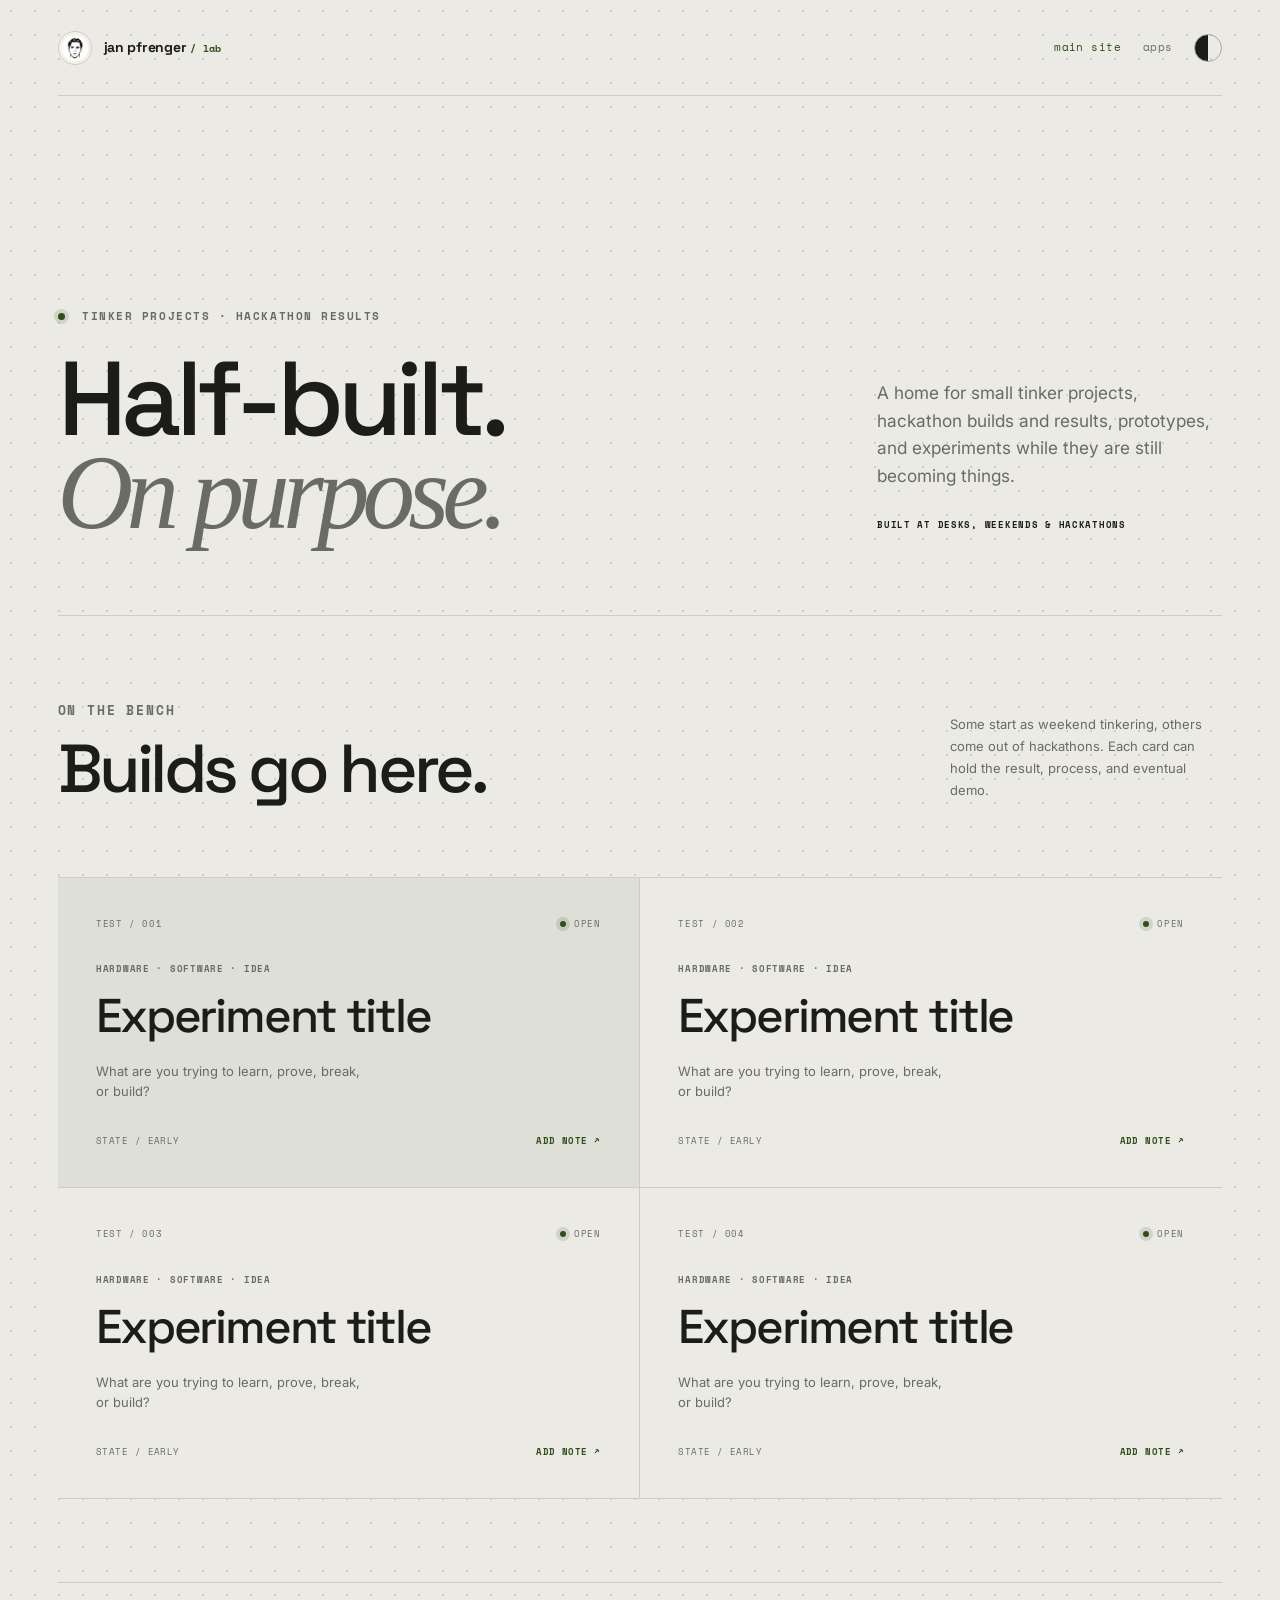
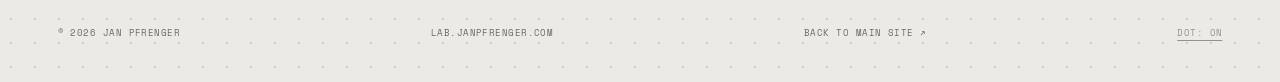
==== index.html @ a57ce0a7 "Redesign subpages and refine responsive hero" ====
<!DOCTYPE html>
<html lang="en" data-theme="dark">
<head>
    <meta charset="UTF-8">
    <meta name="viewport" content="width=device-width, initial-scale=1.0">
    <title>Lab · Jan Pfrenger</title>
    <meta name="description" content="Small tinker projects, hackathon results, experiments, and prototypes by Jan Pfrenger.">
    <link rel="preconnect" href="https://fonts.googleapis.com">
    <link rel="preconnect" href="https://fonts.gstatic.com" crossorigin>
    <link href="https://fonts.googleapis.com/css2?family=Inter:wght@400;500;600&family=Space+Grotesk:wght@500;600;700&family=Space+Mono:wght@400;700&display=swap" rel="stylesheet">
    <link rel="stylesheet" href="/style.css?v=20260722i">
    <link rel="stylesheet" href="/directory.css?v=20260722d">
    <link rel="stylesheet" href="/pet.css?v=20260722c">
    <link rel="canonical" href="https://lab.janpfrenger.com/">

    <meta property="og:site_name" content="Jan Pfrenger" />
    <meta property="og:title" content="Lab · Jan Pfrenger" />
    <meta property="og:description" content="Small tinker projects, hackathon results, experiments, and prototypes by Jan Pfrenger." />
    <meta property="og:image" content="https://lab.janpfrenger.com/assets/preview-2026.png" />
    <meta property="og:image:type" content="image/png" />
    <meta property="og:image:width" content="1200" />
    <meta property="og:image:height" content="630" />
    <meta property="og:image:alt" content="Jan Pfrenger – Engineering things. Gathering people." />
    <meta property="og:url" content="https://lab.janpfrenger.com/" />
    <meta property="og:type" content="website" />
    <meta name="twitter:card" content="summary_large_image" />
    <meta name="twitter:title" content="Lab · Jan Pfrenger" />
    <meta name="twitter:description" content="Small tinker projects, hackathon results, experiments, and prototypes by Jan Pfrenger." />
    <meta name="twitter:image" content="https://lab.janpfrenger.com/assets/preview-2026.png" />
    <meta name="twitter:image:alt" content="Jan Pfrenger – Engineering things. Gathering people." />

    <link rel="icon" type="image/png" sizes="32x32" href="/favicon-32x32.png">
    <link rel="icon" type="image/png" sizes="16x16" href="/favicon-16x16.png">
    <link rel="shortcut icon" href="/favicon.ico">
    <link rel="apple-touch-icon" sizes="180x180" href="/apple-touch-icon.png">
    <link rel="manifest" href="/assets/site.webmanifest">
</head>
<body class="directory" data-site="lab" data-scene="directory">
    <div class="page">
        <header class="header">
            <a href="/" class="logo" aria-label="Jan's Lab, home">
                <img src="/favicon-32x32.png" alt="" class="logo-mark" width="32" height="32">
                <span>jan pfrenger <span class="logo-section">/ lab</span></span>
            </a>
            <nav class="nav-links" aria-label="Site navigation">
                <a class="nav-main-site" href="https://janpfrenger.com">main site</a>
                <a href="https://apps.janpfrenger.com">apps</a>
                <button class="theme-btn" id="themeToggle" aria-label="Toggle color theme" title="Toggle color theme"></button>
            </nav>
        </header>

        <main>
            <section class="directory-hero" aria-labelledby="page-title">
                <div>
                    <p class="eyebrow"><span class="status-dot"></span> Tinker projects · hackathon results</p>
                    <h1 class="directory-title" id="page-title">Half-built.<br><span>On purpose.</span></h1>
                </div>
                <p class="directory-lead">A home for small tinker projects, hackathon builds and results, prototypes, and experiments while they are still becoming things.<strong>Built at desks, weekends &amp; hackathons</strong></p>
            </section>

            <section class="directory-index" aria-labelledby="lab-index-title">
                <div class="directory-section-head">
                    <div>
                        <p class="eyebrow">On the bench</p>
                        <h2 id="lab-index-title">Builds go here.</h2>
                    </div>
                    <p>Some start as weekend tinkering, others come out of hackathons. Each card can hold the result, process, and eventual demo.</p>
                </div>

                <div class="project-grid directory-grid">
                    <!-- Replace article with: <a class="project-card project-card-featured" href="/experiment-slug/"> ... </a> -->
                    <article class="project-card project-card-featured" data-pet-lab-card>
                        <div class="directory-card-top"><span>TEST / 001</span><span class="directory-status">open</span></div>
                        <div class="project-card-copy">
                            <p class="project-type">Hardware · Software · Idea</p>
                            <h3>Experiment title</h3>
                            <p>What are you trying to learn, prove, break, or build?</p>
                        </div>
                        <div class="directory-card-foot"><span>State / early</span><span>Add note ↗</span></div>
                    </article>
                    <article class="project-card">
                        <div class="directory-card-top"><span>TEST / 002</span><span class="directory-status">open</span></div>
                        <div class="project-card-copy">
                            <p class="project-type">Hardware · Software · Idea</p>
                            <h3>Experiment title</h3>
                            <p>What are you trying to learn, prove, break, or build?</p>
                        </div>
                        <div class="directory-card-foot"><span>State / early</span><span>Add note ↗</span></div>
                    </article>
                    <article class="project-card">
                        <div class="directory-card-top"><span>TEST / 003</span><span class="directory-status">open</span></div>
                        <div class="project-card-copy">
                            <p class="project-type">Hardware · Software · Idea</p>
                            <h3>Experiment title</h3>
                            <p>What are you trying to learn, prove, break, or build?</p>
                        </div>
                        <div class="directory-card-foot"><span>State / early</span><span>Add note ↗</span></div>
                    </article>
                    <article class="project-card">
                        <div class="directory-card-top"><span>TEST / 004</span><span class="directory-status">open</span></div>
                        <div class="project-card-copy">
                            <p class="project-type">Hardware · Software · Idea</p>
                            <h3>Experiment title</h3>
                            <p>What are you trying to learn, prove, break, or build?</p>
                        </div>
                        <div class="directory-card-foot"><span>State / early</span><span>Add note ↗</span></div>
                    </article>
                </div>
            </section>
        </main>

        <footer>
            <span>&copy; 2026 Jan Pfrenger</span>
            <span>lab.janpfrenger.com</span>
            <a href="https://janpfrenger.com">Back to main site ↗</a>
        </footer>
    </div>
    <script src="/script.js?v=20260722e"></script>
    <script src="/pet.js?v=20260722c"></script>
</body>
</html>
---- style.css ----
/* janpfrenger.com – wide editorial portfolio */
:root {
    --sans: 'Inter', -apple-system, BlinkMacSystemFont, 'Segoe UI', sans-serif;
    --display: 'Space Grotesk', var(--sans);
    --serif: 'Iowan Old Style', 'Baskerville', Georgia, serif;
    --mono: 'Space Mono', ui-monospace, SFMono-Regular, monospace;
    --radius: 3px;
}

[data-theme="dark"] {
    --bg: #10110f;
    --bg-2: #181a17;
    --surface: #20231e;
    --text: #f0eee6;
    --text-2: #9da096;
    --accent: #d9ff62;
    --accent-ink: #11130d;
    --red: #ff745f;
    --line: #30332d;
    --line-strong: #4a4e45;
    --link-underline: #55594f;
    --dot-color: rgba(240, 238, 230, .25);
}

[data-theme="light"] {
    --bg: #ebeae5;
    --bg-2: #e4e2dc;
    --surface: #dfddd6;
    --text: #1c1c1a;
    --text-2: #686c63;
    --accent: #304e18;
    --accent-ink: #f4f2e9;
    --red: #c74331;
    --line: #cfccc0;
    --line-strong: #a8aa9f;
    --link-underline: #aaa99f;
    --dot-color: rgba(104, 108, 99, .22);
}

*, *::before, *::after { box-sizing: border-box; margin: 0; padding: 0; }
html { scroll-behavior: smooth; }

body {
    min-width: 300px;
    background: var(--bg);
    color: var(--text);
    font-family: var(--sans);
    font-size: 16px;
    line-height: 1.7;
    -webkit-font-smoothing: antialiased;
    transition: background-color .25s ease, color .25s ease;
}

body.home {
    --home-gutter: clamp(28px, 5vw, 88px);
    background-color: var(--bg);
    background-image: radial-gradient(circle, var(--dot-color) 1px, transparent 1.15px);
    background-size: 24px 24px;
    background-position: -1px -1px;
}

.home .page { background: transparent; }
.home main > section { padding-inline: var(--home-gutter); }
.home footer { padding-inline: var(--home-gutter); }

body.interior {
    --interior-gutter: clamp(28px, 5vw, 88px);
    background-color: var(--bg);
    background-image: radial-gradient(circle, var(--dot-color) 1px, transparent 1.15px);
    background-size: 24px 24px;
    background-position: -1px -1px;
}

::selection { background: var(--accent); color: var(--accent-ink); }

html.has-cursor-follower,
html.has-cursor-follower a,
html.has-cursor-follower button,
html.has-cursor-follower [role="button"] { cursor: none; }

.cursor-follower {
    position: fixed;
    top: 0;
    left: 0;
    z-index: 10000;
    width: 24px;
    height: 24px;
    border-radius: 50%;
    background: color-mix(in srgb, var(--text) 18%, transparent);
    opacity: 0;
    pointer-events: none;
    transform: translate3d(-100px, -100px, 0) translate(-50%, -50%);
    transition: width .16s ease, height .16s ease, background-color .16s ease, opacity .16s ease;
    will-change: transform;
}
.cursor-follower.is-visible { opacity: 1; }
.cursor-follower.is-interactive {
    width: 32px;
    height: 32px;
    background: color-mix(in srgb, var(--accent) 34%, transparent);
}
.cursor-follower.is-pressed { width: 13px; height: 13px; }
.error-canvas .cursor-follower { background: color-mix(in srgb, var(--error-fg) 22%, transparent); }
.error-canvas .cursor-follower.is-interactive { background: color-mix(in srgb, var(--error-accent) 42%, transparent); }

@media (hover: none), (pointer: coarse), (prefers-reduced-motion: reduce) {
    .cursor-follower { display: none; }
    html.has-cursor-follower,
    html.has-cursor-follower a,
    html.has-cursor-follower button,
    html.has-cursor-follower [role="button"] { cursor: auto; }
}

a {
    color: var(--text);
    text-decoration: underline;
    text-decoration-color: var(--link-underline);
    text-decoration-thickness: 1px;
    text-underline-offset: 4px;
    transition: color .18s ease, text-decoration-color .18s ease;
}
a:hover { color: var(--accent); text-decoration-color: var(--accent); }
strong { font-weight: 600; }
.muted { color: var(--text-2); }
.red-highlight, a.fav, .fav > a { color: var(--red); text-decoration-color: var(--red); }
a.fav:hover, .fav > a:hover { color: var(--accent); text-decoration-color: var(--accent); }

.page {
    width: min(100%, 1600px);
    min-height: 100vh;
    margin: 0 auto;
    padding: 0 clamp(24px, 4.5vw, 76px);
    display: flex;
    flex-direction: column;
}

main {
    flex: 1;
    width: min(100%, 920px);
    margin-inline: auto;
}
.home main { width: 100%; }

.header {
    min-height: 96px;
    display: flex;
    justify-content: space-between;
    align-items: center;
    gap: 28px;
    border-bottom: 1px solid var(--line);
}

.logo {
    display: inline-flex;
    align-items: center;
    gap: 12px;
    color: var(--text);
    font-family: var(--display);
    font-size: 14px;
    font-weight: 700;
    letter-spacing: -.02em;
    text-decoration: none;
    white-space: nowrap;
}
.logo:hover { color: var(--text); }
.logo-section {
    color: var(--accent);
    font-family: var(--mono);
    font-size: .68em;
    font-weight: 700;
    letter-spacing: .04em;
}
.logo-mark {
    width: 34px;
    height: 34px;
    display: block;
    padding: 3px;
    object-fit: contain;
    border-radius: 50%;
    border: 1px solid var(--line);
    background: #f4f2ea;
}

.nav-links { display: flex; align-items: center; gap: clamp(13px, 1.7vw, 28px); }
.nav-links a {
    color: var(--text-2);
    font-family: var(--mono);
    font-size: 11px;
    letter-spacing: .04em;
    text-decoration: none;
}
.nav-links a:hover, .nav-links a[aria-current="page"] { color: var(--text); }
.nav-links a[aria-current="page"]::before { content: '• '; color: var(--accent); }
.nav-links .nav-main-site,
.nav-links .nav-main-site:hover { color: var(--accent); }

.theme-btn {
    width: 28px;
    height: 28px;
    flex: 0 0 28px;
    padding: 0;
    border: 1px solid var(--line-strong);
    border-radius: 50%;
    background: linear-gradient(90deg, var(--text) 50%, transparent 50%);
    cursor: pointer;
    transition: border-color .2s, transform .2s;
}
.theme-btn:hover { border-color: var(--accent); transform: rotate(18deg); }

h1, h2, h3, h4 { font-family: var(--display); }
h1 {
    margin: clamp(64px, 8vw, 112px) 0 14px;
    font-size: clamp(46px, 6vw, 82px);
    font-weight: 600;
    letter-spacing: -.055em;
    line-height: .98;
}
h2 {
    margin-bottom: 24px;
    color: var(--text-2);
    font-family: var(--mono);
    font-size: 11px;
    font-weight: 700;
    letter-spacing: .16em;
    text-transform: uppercase;
}
h3 { margin-bottom: 8px; font-size: 18px; font-weight: 600; }
main p { margin-bottom: 16px; }
main p:last-child { margin-bottom: 0; }
section { margin: 0; }
hr { margin: 64px 0; border: 0; border-top: 1px solid var(--line); }

/* Home */
.home-hero {
    position: relative;
    min-height: min(700px, calc(100vh - 96px));
    display: grid;
    grid-template-columns: minmax(0, 1.62fr) minmax(240px, .48fr);
    align-items: center;
    overflow: hidden;
    border-bottom: 1px solid var(--line);
}
.hero-copy {
    padding: clamp(68px, 8vw, 118px) clamp(36px, 6vw, 104px) clamp(62px, 8vw, 110px) 0;
    display: flex;
    flex-direction: column;
    justify-content: center;
}
.eyebrow {
    color: var(--text-2);
    font-family: var(--mono);
    font-size: 11px;
    font-weight: 700;
    letter-spacing: .14em;
    text-transform: uppercase;
}
.status-dot {
    width: 7px;
    height: 7px;
    display: inline-block;
    margin-right: 9px;
    border-radius: 50%;
    background: var(--accent);
    box-shadow: 0 0 0 4px color-mix(in srgb, var(--accent) 14%, transparent);
}
.home h1 {
    max-width: 11ch;
    margin: 32px 0 30px;
    font-size: clamp(55px, 6.4vw, 100px);
    font-weight: 500;
    line-height: .91;
}
.home h1 span { color: var(--text-2); font-family: var(--serif); font-style: italic; font-weight: 400; letter-spacing: -.065em; }
.hero-lead { max-width: 650px; color: var(--text-2); font-size: clamp(17px, 1.45vw, 22px); line-height: 1.55; }
.hero-actions { display: flex; align-items: center; flex-wrap: wrap; gap: 12px; margin-top: 38px; }
.button {
    display: inline-flex;
    align-items: center;
    justify-content: space-between;
    gap: 24px;
    min-width: 190px;
    padding: 13px 16px;
    border: 1px solid var(--line-strong);
    color: var(--text);
    font-family: var(--mono);
    font-size: 11px;
    font-weight: 700;
    letter-spacing: .04em;
    text-decoration: none;
}
.button-primary { border-color: var(--accent); background: var(--accent); color: var(--accent-ink); }
.button:hover { border-color: var(--accent); }
.button-primary:hover { color: var(--accent-ink); transform: translateY(-2px); }
.button-quiet:hover { color: var(--text); transform: translateY(-2px); }

.portrait-wrap {
    position: relative;
    width: min(100%, 300px);
    height: clamp(370px, 31vw, 440px);
    min-height: 0;
    justify-self: center;
    margin: clamp(46px, 5vw, 68px) 0;
    overflow: hidden;
    border: 1px solid var(--line);
    border-radius: 24px;
    background: var(--bg-2);
    box-shadow: 0 24px 70px rgba(0, 0, 0, .16);
}
.portrait {
    width: 100%;
    height: 100%;
    display: block;
    object-fit: cover;
    object-position: 50% 35%;
    filter: saturate(.72) contrast(1.04);
    transition: filter .4s, transform .7s cubic-bezier(.2,.7,.2,1);
}
.portrait-wrap:hover .portrait { filter: saturate(1); transform: scale(1.015); }
.portrait-wrap::after {
    content: '';
    position: absolute;
    inset: 0;
    background: linear-gradient(180deg, transparent 60%, rgba(9,10,8,.75));
    pointer-events: none;
}
.portrait-index {
    position: absolute;
    z-index: 2;
    top: 18px;
    right: 18px;
    padding: 5px 8px;
    background: var(--accent);
    color: var(--accent-ink);
    font-family: var(--mono);
    font-size: 9px;
    font-weight: 700;
}
.portrait-wrap figcaption {
    position: absolute;
    z-index: 2;
    right: 22px;
    bottom: 20px;
    left: 22px;
    display: flex;
    justify-content: space-between;
    gap: 12px;
    color: #f2f0e8;
    font-family: var(--mono);
    font-size: 9px;
    letter-spacing: .05em;
    text-transform: uppercase;
}

.signal-strip {
    display: grid;
    grid-template-columns: 1.35fr repeat(4, 1fr);
    border-bottom: 1px solid var(--line);
}
.signal-intro, .signal { min-height: 170px; padding: 34px clamp(18px, 2.4vw, 40px); border-right: 1px solid var(--line); }
.signal-intro { padding-left: 0; }
.signal:last-child { padding-right: 0; border-right: 0; }
.section-number { display: block; margin-bottom: 40px; color: var(--accent); font-family: var(--mono); font-size: 10px; }
.signal-intro p { max-width: 16ch; color: var(--text-2); font-size: 13px; line-height: 1.45; }
.signal { display: flex; flex-direction: column; justify-content: flex-end; }
.signal strong { display: block; font-family: var(--display); font-size: clamp(24px, 2.5vw, 39px); line-height: 1; letter-spacing: -.04em; }
.signal span { max-width: 16ch; margin-top: 10px; color: var(--text-2); font-family: var(--mono); font-size: 9px; line-height: 1.5; text-transform: uppercase; }

.work-section { padding: clamp(90px, 11vw, 170px) 0; border-bottom: 1px solid var(--line); }
.section-head { display: flex; justify-content: space-between; align-items: flex-end; gap: 30px; margin-bottom: clamp(48px, 6vw, 84px); }
.home .section-head h2, .home .story-section h2, .home .contact-section h2 {
    margin: 22px 0 0;
    color: var(--text);
    font-family: var(--display);
    font-size: clamp(46px, 6vw, 88px);
    font-weight: 500;
    letter-spacing: -.055em;
    line-height: .93;
    text-transform: none;
}
.text-link { font-family: var(--mono); font-size: 11px; font-weight: 700; text-decoration: none; }
.project-grid { display: grid; grid-template-columns: 1.16fr 1fr 1fr; border-top: 1px solid var(--line); border-bottom: 1px solid var(--line); }
.project-card {
    min-height: 455px;
    padding: clamp(24px, 3vw, 44px);
    display: flex;
    flex-direction: column;
    background: var(--bg);
    border-right: 1px solid var(--line);
    color: var(--text);
    text-decoration: none;
    transition: background .25s, color .25s;
}
.project-card:last-child { border-right: 0; }
.project-card:hover { background: var(--surface); color: var(--text); }
.project-card-featured { background: color-mix(in srgb, var(--accent) 7%, var(--bg)); color: var(--text); }
.project-card-featured:hover { background: color-mix(in srgb, var(--accent) 13%, var(--bg)); color: var(--text); }
.project-no { font-family: var(--mono); font-size: 10px; }
.project-card-copy { margin-top: auto; }
.project-type { margin-bottom: 16px; color: var(--text-2); font-family: var(--mono); font-size: 9px; font-weight: 700; letter-spacing: .08em; text-transform: uppercase; }
.project-card-featured .project-type, .project-card-featured .project-card-copy > p:last-child { color: var(--text-2); }
.project-card h3 { margin-bottom: 22px; font-size: clamp(30px, 3vw, 48px); font-weight: 500; line-height: .98; letter-spacing: -.045em; }
.project-card-copy > p:last-child { max-width: 34ch; color: var(--text-2); font-size: 13px; line-height: 1.55; }
.project-arrow { margin-top: 32px; align-self: flex-end; font-size: 22px; transition: transform .2s; }
.project-card:hover .project-arrow { transform: translate(4px, -4px); }

.network-section {
    padding: clamp(78px, 9vw, 138px) 0;
    display: grid;
    grid-template-columns: minmax(230px, .62fr) minmax(0, 1.38fr);
    gap: clamp(48px, 8vw, 128px);
    border-bottom: 1px solid var(--line);
}
.network-intro { align-self: center; }
.home .network-intro h2 {
    margin: 22px 0 28px;
    color: var(--text);
    font-family: var(--display);
    font-size: clamp(42px, 5vw, 72px);
    font-weight: 500;
    letter-spacing: -.055em;
    line-height: .94;
    text-transform: none;
}
.network-intro > p:last-child { max-width: 35ch; color: var(--text-2); font-size: 13px; line-height: 1.6; }
.network-grid { display: grid; grid-template-columns: 1fr 1fr; border-top: 1px solid var(--line); border-bottom: 1px solid var(--line); }
.network-card {
    min-height: 360px;
    padding: clamp(24px, 3vw, 40px);
    display: flex;
    flex-direction: column;
    justify-content: space-between;
    background: var(--bg);
    border-right: 1px solid var(--line);
    color: var(--text);
    text-decoration: none;
    transition: background .25s ease, color .25s ease, transform .25s ease;
}
.network-card:last-child { border-right: 0; }
.network-card:hover { background: var(--surface); color: var(--text); }
.network-card-lab { background: color-mix(in srgb, var(--accent) 5%, var(--bg)); }
.network-card-lab:hover { background: color-mix(in srgb, var(--accent) 10%, var(--bg)); }
.network-card-meta, .network-card-link { font-family: var(--mono); font-size: 9px; font-weight: 700; letter-spacing: .07em; text-transform: uppercase; }
.network-card-meta { color: var(--text-2); }
.network-card h3 { margin-bottom: 14px; font-size: clamp(32px, 3.4vw, 50px); font-weight: 500; letter-spacing: -.045em; line-height: 1; }
.network-card p { max-width: 30ch; color: var(--text-2); font-size: 13px; line-height: 1.55; }
.network-card-link { display: flex; justify-content: space-between; align-items: center; color: var(--accent); }
.network-card-link span { font-size: 18px; transition: transform .2s ease; }
.network-card:hover .network-card-link span { transform: translate(4px, -4px); }

.story-section {
    padding: clamp(90px, 12vw, 180px) 0;
    display: grid;
    grid-template-columns: minmax(200px, .7fr) 1.6fr;
    gap: clamp(50px, 10vw, 170px);
    border-bottom: 1px solid var(--line);
}
.story-aside { margin-top: 48px; color: var(--text-2); font-family: var(--mono); font-size: 10px; line-height: 1.8; text-transform: uppercase; }
.home .story-section h2 { margin-top: 0; margin-bottom: 48px; }
.story-copy > p { max-width: 64ch; color: var(--text-2); font-size: clamp(16px, 1.4vw, 20px); line-height: 1.65; }
.story-links { display: flex; flex-wrap: wrap; gap: 28px; margin-top: 42px; }
.story-links a { font-family: var(--mono); font-size: 11px; font-weight: 700; text-decoration: none; }

.contact-section { padding: clamp(90px, 12vw, 180px) 0 clamp(80px, 10vw, 140px); }
.home .contact-section h2 { max-width: 12ch; margin: 30px 0 clamp(60px, 8vw, 110px); font-size: clamp(52px, 7.3vw, 112px); }
.home .contact-section h2 a { color: var(--accent); text-decoration-color: var(--accent); }
.contact-meta { display: grid; grid-template-columns: 1fr 1.5fr; gap: 50px; align-items: end; }
.contact-meta > p { max-width: 42ch; color: var(--text-2); font-size: 13px; }
.contact-meta .flat { justify-content: flex-end; }
.contact-meta a { font-family: var(--mono); font-size: 10px; text-decoration: none; text-transform: uppercase; }

/* Shared interior page system */
.page-lead { max-width: 58ch; color: var(--text-2); font-size: 18px; }
.accent-text, .accent-link { color: var(--accent); }
.accent-link { text-decoration-color: var(--accent); }

.interior .page { width: min(100%, 1600px); max-width: 1600px; margin-inline: auto; }
.interior main { width: 100%; max-width: none; background: transparent; }
.interior-hero {
    min-height: 440px;
    padding: clamp(58px, 7vw, 96px) var(--interior-gutter) clamp(52px, 6vw, 78px);
    display: grid;
    grid-template-columns: minmax(0, 1.25fr) minmax(270px, .75fr);
    align-items: end;
    gap: 30px clamp(46px, 8vw, 120px);
    border-bottom: 1px solid var(--line);
}
.interior-hero .eyebrow { grid-column: 1 / -1; align-self: start; }
.interior-hero h1 {
    max-width: 10ch;
    margin: 0;
    font-size: clamp(60px, 8vw, 108px);
    font-weight: 500;
    letter-spacing: -.065em;
    line-height: .88;
}
.interior-hero h1 span {
    color: var(--text-2);
    font-family: var(--serif);
    font-style: italic;
    font-weight: 400;
}
.interior-hero .page-lead { align-self: end; margin: 0 0 8px; font-size: clamp(17px, 1.45vw, 21px); line-height: 1.6; }
.interior-section {
    padding: clamp(34px, 4vw, 52px) var(--interior-gutter);
    display: grid;
    grid-template-columns: minmax(145px, 190px) minmax(0, 880px);
    justify-content: center;
    gap: 20px clamp(28px, 4vw, 64px);
    border-bottom: 1px solid var(--line);
    background: transparent;
}
.interior-section > h2 {
    grid-column: 1;
    grid-row: 1;
    justify-self: end;
    width: max-content;
    height: max-content;
    margin: 0;
    padding: 6px 9px;
    background: var(--accent);
    color: var(--accent-ink);
    font-size: 9px;
    letter-spacing: .12em;
}
.interior-section > :not(h2) { grid-column: 2; }
.interior-section > p, .interior-copy-body > p { max-width: 72ch; color: var(--text-2); font-size: clamp(15px, 1.25vw, 18px); line-height: 1.68; }
.interior-copy-body > p { margin-bottom: 20px; }
.interior-copy-body > p:last-child { margin-bottom: 0; }
.interior-section-accent { background: color-mix(in srgb, var(--accent) 5%, var(--bg)); }
.interior-contact .flat { align-items: center; }
.interior-contact .button { color: var(--accent-ink); }
.interior-note {
    margin: 48px var(--interior-gutter) 0;
    padding: 24px 28px;
    border: 1px solid var(--line);
    background: color-mix(in srgb, var(--accent) 6%, var(--bg));
    color: var(--text-2);
    font-size: 14px;
}
.interior-updated {
    margin: 0;
    padding: 30px var(--interior-gutter) 48px;
    border-bottom: 1px solid var(--line);
    color: var(--text-2);
    font-family: var(--mono);
    font-size: 10px;
    text-transform: uppercase;
}
.interior hr { display: none; }
.interior a.fav, .interior .fav > a, .interior .red-highlight { color: var(--accent); text-decoration-color: var(--accent); }
.back { display: inline-block; margin-bottom: 28px; color: var(--text-2); font-family: var(--mono); font-size: 12px; text-decoration: none; }
.back:hover { color: var(--accent); }
.post-meta { margin-bottom: 24px; color: var(--text-2); font-family: var(--mono); font-size: 12px; }
.post-body h3 { margin-top: 36px; }
.post-body p { margin-bottom: 18px; }
.post-body blockquote { margin: 28px 0; padding-left: 20px; border-left: 3px solid var(--accent); color: var(--text-2); }

ul { padding: 0; list-style: none; }
ul li { margin-bottom: 12px; }
ul.dots { padding-left: 20px; }
ul.dots li { position: relative; }
ul.dots li::before { content: '→'; position: absolute; left: -20px; color: var(--accent); }
ul.flat { display: flex; flex-wrap: wrap; gap: 20px; }
ul.flat li { margin: 0; }

.entry { padding: 24px 0; border-top: 1px solid var(--line); }
.entry:last-child { border-bottom: 1px solid var(--line); }
.entry-top { display: grid; grid-template-columns: minmax(0, 1fr) auto; gap: 24px; align-items: baseline; }
.entry-title { font-family: var(--display); font-size: 19px; font-weight: 600; text-decoration-thickness: 1px; }
.entry-meta { color: var(--text-2); font-family: var(--mono); font-size: 10px; white-space: nowrap; }
.entry-desc { max-width: 66ch; margin-top: 6px; color: var(--text-2); font-size: 14px; line-height: 1.65; }
.entry-desc a { color: var(--text-2); }
.entry-desc a:hover { color: var(--accent); }
.sub { margin: 5px 0 0 8px; color: var(--text-2); font-size: 14px; line-height: 1.55; }

.project-list-section .entry {
    margin: 0 -18px;
    padding: 24px 18px;
    transition: background-color .22s ease, transform .22s ease;
}
.project-list-section .entry:hover { background: var(--surface); transform: translateX(4px); }
.project-list-section .entry-highlight {
    border-left: 3px solid var(--accent);
    background: color-mix(in srgb, var(--accent) 7%, var(--bg));
}
.project-list-section .entry-highlight .entry-title { color: var(--accent); }

.content-list-section ul { border-bottom: 1px solid var(--line); }
.content-list-section li {
    margin: 0;
    padding: 16px 14px;
    border-top: 1px solid var(--line);
    color: var(--text-2);
    transition: background-color .2s ease, padding-left .2s ease;
}
.content-list-section li:hover { padding-left: 20px; background: var(--surface); }
.content-list-section li > a:first-child { color: var(--text); text-decoration: none; }
.content-list-section li.fav {
    padding-left: 18px;
    border-left: 3px solid var(--accent);
    background: color-mix(in srgb, var(--accent) 6%, var(--bg));
}
.content-list-section li.fav > a:first-child { color: var(--accent); }

.cv-meta { grid-column: 2; margin: 0; color: var(--text-2); font-family: var(--mono); font-size: 10px; }
.cv-section {
    margin: 0;
    padding: clamp(34px, 4vw, 52px) var(--interior-gutter);
    display: grid;
    grid-template-columns: minmax(145px, 190px) minmax(0, 880px);
    justify-content: center;
    gap: 0 clamp(28px, 4vw, 64px);
    border-bottom: 1px solid var(--line);
    background: transparent;
}
.cv-section h3 {
    grid-column: 1;
    grid-row: 1;
    justify-self: end;
    width: max-content;
    height: max-content;
    margin: 0;
    padding: 6px 9px;
    border: 0;
    background: var(--accent);
    color: var(--accent-ink);
    font-family: var(--mono);
    font-size: 9px;
    font-weight: 700;
    letter-spacing: .12em;
    text-transform: uppercase;
}
.cv-section > :not(h3) { grid-column: 2; }
.cv-entry { padding: 16px 0; border-bottom: 1px solid color-mix(in srgb, var(--line) 65%, transparent); }
.cv-entry-top { display: grid; grid-template-columns: minmax(0, 1fr) auto; gap: 24px; align-items: baseline; }
.cv-entry h4 { font-size: 17px; font-weight: 600; }
.cv-date { color: var(--text-2); font-family: var(--mono); font-size: 10px; white-space: nowrap; }
.cv-role { color: var(--text-2); font-size: 13px; }
.cv-desc { max-width: 76ch; margin-top: 5px; color: var(--text-2); font-size: 13px; line-height: 1.6; }
.cv-highlight {
    margin-inline: -18px;
    padding: 18px;
    border-left: 3px solid var(--accent);
    background: color-mix(in srgb, var(--accent) 7%, var(--bg));
}
.cv-highlight h4 { color: var(--accent); }
.cv-tags { display: flex; flex-wrap: wrap; gap: 8px; margin-top: 18px; }
.cv-tag { padding: 6px 10px; border: 1px solid var(--line); color: var(--text-2); font-family: var(--mono); font-size: 9px; letter-spacing: .03em; text-transform: uppercase; transition: background-color .2s ease, color .2s ease; }
.cv-tag:hover { border-color: var(--accent); background: var(--accent); color: var(--accent-ink); }

footer {
    min-height: 100px;
    margin-top: auto;
    padding: 28px 0;
    border-top: 1px solid var(--line);
    display: flex;
    justify-content: space-between;
    align-items: center;
    gap: 20px;
    color: var(--text-2);
    font-family: var(--mono);
    font-size: 9px;
    letter-spacing: .05em;
    text-transform: uppercase;
}
footer a { color: var(--text-2); text-decoration: none; }
.interior footer { min-height: 148px; padding: 44px var(--interior-gutter); }

.error-page {
    overflow-x: hidden;
    background: #d9ff62;
}
.error-canvas {
    --error-bg: #d9ff62;
    --error-fg: #11130e;
    --error-muted: rgba(17, 19, 14, .62);
    --error-line: rgba(17, 19, 14, .23);
    --error-accent: #ff5d3b;
    --error-button-fg: #f3f1e8;
    min-height: 100svh;
    padding: 0 clamp(18px, 3.5vw, 58px);
    display: flex;
    flex-direction: column;
    overflow: hidden;
    background: var(--error-bg);
    color: var(--error-fg);
    transition: background-color .35s ease, color .35s ease;
}
.error-canvas[data-error-palette="paper"] {
    --error-bg: #eee9dc;
    --error-fg: #171813;
    --error-muted: rgba(23, 24, 19, .58);
    --error-line: rgba(23, 24, 19, .2);
    --error-accent: #ff572f;
    --error-button-fg: #f3f1e8;
}
.error-canvas[data-error-palette="cobalt"] {
    --error-bg: #2447e8;
    --error-fg: #f4f1e7;
    --error-muted: rgba(244, 241, 231, .64);
    --error-line: rgba(244, 241, 231, .25);
    --error-accent: #d9ff62;
    --error-button-fg: #2447e8;
}
.error-canvas[data-error-palette="ember"] {
    --error-bg: #f2603f;
    --error-fg: #18120f;
    --error-muted: rgba(24, 18, 15, .62);
    --error-line: rgba(24, 18, 15, .24);
    --error-accent: #f8e8ca;
    --error-button-fg: #f2603f;
}
.error-canvas[data-error-palette="violet"] {
    --error-bg: #8b6cff;
    --error-fg: #161019;
    --error-muted: rgba(22, 16, 25, .62);
    --error-line: rgba(22, 16, 25, .23);
    --error-accent: #f4ff79;
    --error-button-fg: #8b6cff;
}
.error-canvas[data-error-palette="signal"] {
    --error-bg: #11130f;
    --error-fg: #eeece3;
    --error-muted: rgba(238, 236, 227, .6);
    --error-line: rgba(238, 236, 227, .21);
    --error-accent: #d9ff62;
    --error-button-fg: #11130f;
}
.error-nav {
    min-height: 90px;
    display: flex;
    justify-content: space-between;
    align-items: center;
    gap: 24px;
    border-bottom: 1px solid var(--error-line);
    font-family: var(--mono);
    font-size: 9px;
    letter-spacing: .06em;
    text-transform: uppercase;
}
.error-brand { display: inline-flex; align-items: center; gap: 11px; color: var(--error-fg); text-decoration: none; }
.error-brand:hover { color: var(--error-fg); }
.error-brand-section { color: var(--error-accent); }
.error-brand-mark {
    width: 32px;
    height: 32px;
    display: block;
    padding: 3px;
    object-fit: contain;
    border: 1px solid var(--error-fg);
    border-radius: 50%;
    background: #f4f2ea;
}
.error-nav-meta { display: flex; align-items: center; gap: clamp(20px, 5vw, 74px); }
.error-online { display: inline-flex; align-items: center; gap: 8px; }
.error-online i { width: 6px; height: 6px; border-radius: 50%; background: var(--error-accent); box-shadow: 0 0 0 4px color-mix(in srgb, var(--error-accent) 17%, transparent); }

.error-main {
    position: relative;
    flex: 1;
    width: min(100%, 1280px);
    min-height: 660px;
    margin-inline: auto;
    display: grid;
    grid-template-areas:
        'index index'
        'code message'
        'reload reload';
    grid-template-columns: repeat(2, minmax(0, 1fr));
    grid-template-rows: auto 1fr auto;
    gap: 0 clamp(48px, 7vw, 112px);
}
.error-index {
    grid-area: index;
    padding: 22px 0;
    display: flex;
    justify-content: space-between;
    border-bottom: 1px solid var(--error-line);
    color: var(--error-muted);
    font-family: var(--mono);
    font-size: 9px;
    letter-spacing: .08em;
}
.error-code {
    grid-area: code;
    align-self: center;
    justify-self: center;
    min-width: 0;
    max-width: 100%;
    display: flex;
    align-items: center;
    color: var(--error-fg);
    font-family: var(--display);
    font-size: clamp(160px, 21vw, 350px);
    font-weight: 600;
    letter-spacing: -.13em;
    line-height: .75;
    transition: color .35s ease;
    user-select: none;
}
.error-code span:first-child { transform: rotate(-2deg); }
.error-code span:last-child { transform: rotate(2deg); }
.error-zero {
    position: relative;
    z-index: 0;
    color: var(--error-accent);
    font-family: Georgia, 'Times New Roman', serif;
    font-style: italic;
    font-weight: 400;
}
.error-zero::after {
    content: '';
    position: absolute;
    z-index: -1;
    width: .17em;
    height: .17em;
    top: 50%;
    left: 53%;
    border: max(1px, .008em) solid var(--error-fg);
    border-radius: 50%;
    transform: translate(-50%, -50%);
}
.error-message {
    grid-area: message;
    position: relative;
    z-index: 1;
    width: 100%;
    max-width: 460px;
    justify-self: center;
    align-self: center;
    padding: clamp(32px, 5vw, 76px) 0;
}
.error-kicker {
    margin-bottom: 22px;
    color: var(--error-muted);
    font-family: var(--mono);
    font-size: 9px;
    font-weight: 700;
    letter-spacing: .13em;
    text-transform: uppercase;
}
.error-message h1 {
    max-width: 100%;
    margin: 0 0 24px;
    color: var(--error-fg);
    font-family: var(--display);
    font-size: clamp(48px, 4.8vw, 78px);
    font-weight: 600;
    letter-spacing: -.065em;
    line-height: .88;
    white-space: pre-line;
}
.error-copy { max-width: 40ch; color: var(--error-muted); font-size: 14px; line-height: 1.55; }
.error-meaning { margin-top: clamp(30px, 4vw, 52px); padding-top: 18px; border-top: 1px solid var(--error-line); }
.error-meaning span { display: block; margin-bottom: 5px; color: var(--error-muted); font-family: var(--mono); font-size: 8px; letter-spacing: .1em; text-transform: uppercase; }
.error-meaning strong { font-family: var(--display); font-size: 16px; }
.error-actions { margin-top: 30px; display: flex; flex-wrap: wrap; gap: 9px; }
.error-button {
    min-width: 178px;
    padding: 12px 14px;
    display: inline-flex;
    justify-content: space-between;
    align-items: center;
    gap: 20px;
    border: 1px solid var(--error-fg);
    border-radius: 0;
    background: transparent;
    color: var(--error-fg);
    font-family: var(--mono);
    font-size: 9px;
    font-weight: 700;
    letter-spacing: .02em;
    text-decoration: none;
    cursor: pointer;
    transition: transform .2s ease, background .2s ease, color .2s ease;
}
.error-button:hover { transform: translateY(-2px); background: var(--error-fg); color: var(--error-button-fg); }
.error-button-primary { background: var(--error-fg); color: var(--error-button-fg); }
.error-button-primary:hover { background: var(--error-accent); border-color: var(--error-accent); color: var(--error-fg); }
.error-reload {
    grid-area: reload;
    padding: 16px 0;
    border-top: 1px solid var(--error-line);
    color: var(--error-muted);
    font-family: var(--mono);
    font-size: 8px;
    letter-spacing: .06em;
    text-transform: uppercase;
}

.error-canvas[data-error-layout="poster"] .error-zero {
    color: transparent;
    font-family: var(--mono);
    font-style: normal;
    -webkit-text-stroke: 2px var(--error-fg);
}
.error-canvas[data-error-layout="terminal"] .error-code {
    font-family: var(--mono);
    font-weight: 400;
    letter-spacing: -.18em;
}
.error-canvas[data-error-layout="terminal"] .error-zero {
    font-family: var(--mono);
    font-style: normal;
}
.error-canvas[data-error-layout="terminal"] .error-message h1 {
    font-family: var(--mono);
    font-size: clamp(39px, 4.5vw, 70px);
    letter-spacing: -.06em;
    text-transform: uppercase;
}

.error-marquee {
    width: calc(100% + clamp(36px, 7vw, 116px));
    margin-left: calc(clamp(18px, 3.5vw, 58px) * -1);
    overflow: hidden;
    border-top: 1px solid var(--error-line);
    border-bottom: 1px solid var(--error-line);
    background: var(--error-fg);
    color: var(--error-bg);
}
.error-marquee-track { width: max-content; display: flex; animation: errorMarquee 9s linear infinite; }
.error-marquee span { flex: none; padding: 13px 11px; font-family: var(--display); font-size: 14px; font-weight: 600; letter-spacing: .08em; white-space: nowrap; }
@keyframes errorMarquee { to { transform: translateX(-6.25%); } }
.error-footer {
    min-height: 82px;
    padding: 20px 0;
    display: flex;
    justify-content: space-between;
    align-items: center;
    gap: 20px;
    color: var(--error-muted);
    font-family: var(--mono);
    font-size: 8px;
    letter-spacing: .05em;
    text-transform: uppercase;
}
.error-footer a { color: var(--error-fg); text-decoration: none; }
.error-canvas.is-remixing .error-code { animation: errorCodeIn .55s cubic-bezier(.2,.8,.2,1); }
.error-canvas.is-remixing .error-message { animation: errorCopyIn .48s cubic-bezier(.2,.8,.2,1); }
@keyframes errorCodeIn { 0% { opacity: 0; transform: translateY(28px) scale(.97); } 100% { opacity: 1; } }
@keyframes errorCopyIn { 0% { opacity: 0; transform: translateY(18px); } 100% { opacity: 1; transform: translateY(0); } }
.hl { padding: 2px 6px; border-radius: var(--radius); background: var(--bg-2); }

@media (max-width: 1040px) {
    .home-hero { grid-template-columns: minmax(0, 1.34fr) minmax(240px, .56fr); }
    .home h1 { font-size: clamp(54px, 8vw, 82px); }
    .portrait-wrap { width: min(100%, 280px); height: clamp(360px, 43vw, 420px); }
    .signal-strip { grid-template-columns: repeat(4, 1fr); }
    .signal-intro { grid-column: 1 / -1; min-height: auto; padding: 26px 0; border-right: 0; border-bottom: 1px solid var(--line); display: flex; justify-content: space-between; align-items: center; }
    .section-number { margin: 0; }
    .signal-intro p { max-width: none; }
    .signal:nth-last-child(1) { border-right: 0; }
    .project-card { min-height: 430px; }
}

@media (max-width: 900px) {
    .error-canvas { padding-inline: 18px; }
    .error-nav { min-height: 76px; }
    .error-nav-meta > span:first-child { display: none; }
    .error-main {
        min-height: auto;
        grid-template-areas:
            'index'
            'code'
            'message'
            'reload';
        grid-template-columns: minmax(0, 1fr);
        grid-template-rows: auto auto auto auto;
    }
    .error-code {
        justify-self: center;
        font-size: clamp(135px, 36vw, 260px);
        padding: clamp(54px, 10vw, 88px) 0 26px;
    }
    .error-message {
        width: 100%;
        max-width: 620px;
        justify-self: center;
        padding: 30px 0 55px;
        border-top: 1px solid var(--error-line);
    }
    .error-message h1 { max-width: 100%; font-size: clamp(48px, 10vw, 76px); }
    .error-marquee { width: calc(100% + 36px); margin-left: -18px; }
    .error-footer { align-items: flex-start; flex-direction: column; gap: 7px; }
}

@media (max-width: 780px) {
    .page { padding-inline: 20px; }
    body.home { --home-gutter: 8px; }
    .home .page { padding-inline: 16px; }
    .interior { --interior-gutter: 8px; }
    .interior .page { padding-inline: 16px; }
    .header { min-height: 0; padding: 20px 0 14px; display: block; }
    .logo { margin-bottom: 16px; }
    .nav-links { width: calc(100% + 40px); margin-left: -20px; padding: 0 20px 8px; overflow-x: auto; scrollbar-width: none; }
    .home .nav-links,
    .interior .nav-links { width: calc(100% + 32px); margin-left: -16px; padding-inline: 16px; }
    .nav-links::-webkit-scrollbar { display: none; }
    .nav-links a { flex: 0 0 auto; }
    .theme-btn { margin-left: auto; }

    h1 { margin-top: 52px; font-size: clamp(44px, 13vw, 68px); }
    hr { margin: 48px 0; }
    .home-hero {
        min-height: auto;
        padding: 64px 0 48px;
        grid-template-columns: minmax(0, 1fr) minmax(112px, 30vw);
        grid-template-rows: auto auto auto auto;
        gap: 0 20px;
        align-items: start;
    }
    .hero-copy { display: contents; }
    .hero-copy .eyebrow { grid-column: 1 / -1; grid-row: 1; }
    .home h1 { grid-column: 1 / -1; grid-row: 2; max-width: none; margin: 26px 0 30px; font-size: clamp(51px, 14vw, 82px); }
    .hero-lead { grid-column: 1; grid-row: 3; align-self: center; margin: 0; font-size: 16px; }
    .hero-actions { grid-column: 1 / -1; grid-row: 4; margin-top: 34px; }
    .portrait-wrap {
        grid-column: 2;
        grid-row: 3;
        width: 100%;
        height: auto;
        aspect-ratio: .74;
        align-self: center;
        justify-self: stretch;
        margin: 0;
        border-radius: 16px;
    }
    .portrait-index { top: 10px; right: 10px; padding: 4px 6px; font-size: 7px; }
    .portrait-wrap figcaption { display: none; }
    .signal-strip { grid-template-columns: 1fr 1fr; }
    .signal { min-height: 145px; }
    .signal:nth-child(3) { border-right: 0; }
    .signal:nth-child(2), .signal:nth-child(3) { border-bottom: 1px solid var(--line); }
    .signal strong { font-size: 30px; }

    .section-head { align-items: flex-end; }
    .home .section-head h2, .home .story-section h2 { font-size: clamp(44px, 13vw, 70px); }
    .project-grid { grid-template-columns: 1fr; }
    .project-card { min-height: 370px; border-right: 0; border-bottom: 1px solid var(--line); }
    .project-card:last-child { border-bottom: 0; }
    .project-card h3 { font-size: 40px; }
    .network-section { grid-template-columns: 1fr; gap: 46px; }
    .network-grid { grid-template-columns: 1fr 1fr; }
    .network-card { min-height: 310px; }
    .story-section { grid-template-columns: 1fr; gap: 55px; }
    .story-aside { margin-top: 22px; }
    .contact-meta { grid-template-columns: 1fr; }
    .contact-meta .flat { justify-content: flex-start; }
    footer { align-items: flex-start; flex-direction: column; gap: 8px; }

    .interior-hero { min-height: auto; padding: 42px var(--interior-gutter) 46px; grid-template-columns: 1fr; gap: 22px; }
    .interior-hero .eyebrow { grid-column: 1; }
    .interior-hero h1 { max-width: none; font-size: clamp(48px, 14vw, 76px); }
    .interior-hero .page-lead, .cv-meta { grid-column: 1; }
    .interior-section, .cv-section { padding: 30px var(--interior-gutter); grid-template-columns: 1fr; gap: 18px; }
    .interior-section > p, .interior-copy-body > p { line-height: 1.62; }
    .interior-copy-body > p { margin-bottom: 16px; }
    .interior-section > h2, .cv-section h3 { grid-column: 1; grid-row: auto; justify-self: start; }
    .interior-section > :not(h2), .cv-section > :not(h3) { grid-column: 1; }
    .cv-highlight { margin-inline: 0; }
    .interior-note { margin: 28px var(--interior-gutter) 0; }
    .interior-updated { padding: 24px var(--interior-gutter) 36px; }
    .interior footer { min-height: 122px; padding: 32px var(--interior-gutter); }
}

@media (max-width: 480px) {
    body { font-size: 15px; }
    .logo-mark { width: 28px; height: 28px; }
    .nav-links { gap: 16px; }
    .hero-actions { align-items: stretch; flex-direction: column; }
    .button { width: 100%; }
    .home-hero { grid-template-columns: minmax(0, 1fr) 108px; gap: 0 14px; }
    .hero-lead { font-size: 15px; line-height: 1.55; }
    .signal-intro p { display: none; }
    .signal { padding: 24px 12px; }
    .signal:nth-child(even) { padding-left: 0; }
    .signal:nth-child(odd) { padding-right: 0; }
    .section-head { align-items: flex-start; flex-direction: column; }
    .network-grid { grid-template-columns: 1fr; }
    .network-card { min-height: 280px; border-right: 0; border-bottom: 1px solid var(--line); }
    .network-card:last-child { border-bottom: 0; }
    .entry-top, .cv-entry-top { grid-template-columns: 1fr; gap: 3px; }
    .entry-meta, .cv-date { white-space: normal; }
    .home .contact-section h2 { font-size: clamp(47px, 14vw, 68px); }
    .error-online { font-size: 0; }
    .error-online::after { content: 'unavailable'; font-size: 8px; }
    .error-code { font-size: clamp(115px, 44vw, 170px); }
    .error-message h1 { font-size: clamp(40px, 13vw, 56px); }
    .error-actions { flex-direction: column; }
    .error-button { width: 100%; }
}

@media (prefers-reduced-motion: reduce) {
    html { scroll-behavior: auto; }
    *, *::before, *::after { transition: none !important; }
    .error-marquee-track { animation: none; }
}
---- directory.css ----
.directory {
    --directory-gutter: clamp(24px, 4.5vw, 76px);
    background-color: var(--bg);
    background-image: radial-gradient(circle, var(--dot-color) 1px, transparent 1.15px);
    background-size: 24px 24px;
    background-position: -1px -1px;
}
.directory .page { width: min(100%, 1600px); max-width: 1600px; margin-inline: auto; padding-inline: var(--directory-gutter); }
.directory main { width: 100%; max-width: none; }

.directory-hero {
    min-height: min(520px, calc(100vh - 96px));
    padding: clamp(58px, 7vw, 96px) 0 clamp(50px, 6vw, 76px);
    padding-inline: max(0px, calc((100% - 1500px) / 2));
    display: grid;
    grid-template-columns: minmax(0, 1.35fr) minmax(280px, .65fr);
    align-items: end;
    gap: clamp(42px, 8vw, 120px);
    border-bottom: 1px solid var(--line);
}

.directory-title {
    max-width: 10ch;
    margin: 28px 0 0;
    font-size: clamp(58px, 8.2vw, 118px);
    font-weight: 500;
    line-height: .88;
}

.directory-title span {
    color: var(--text-2);
    font-family: var(--serif);
    font-style: italic;
    font-weight: 400;
    letter-spacing: -.065em;
}

.directory-lead {
    max-width: 38ch;
    padding-bottom: 7px;
    color: var(--text-2);
    font-size: clamp(16px, 1.35vw, 20px);
    line-height: 1.6;
}

.directory-lead strong {
    display: block;
    margin-top: 28px;
    color: var(--text);
    font-family: var(--mono);
    font-size: 9px;
    letter-spacing: .08em;
    text-transform: uppercase;
}

.directory-index { padding: clamp(58px, 6.5vw, 96px) 0; }
.directory-section-head {
    width: min(100%, 1500px);
    margin-inline: auto;
    margin-bottom: clamp(46px, 6vw, 76px);
    display: flex;
    justify-content: space-between;
    align-items: end;
    gap: 36px;
}
.directory-section-head h2 {
    margin: 0;
    color: var(--text);
    font-family: var(--display);
    font-size: clamp(44px, 5.3vw, 76px);
    font-weight: 500;
    letter-spacing: -.055em;
    line-height: .94;
    text-transform: none;
}
.directory-section-head p { max-width: 34ch; color: var(--text-2); font-size: 13px; }

.directory-grid { width: min(100%, 1500px); margin-inline: auto; grid-template-columns: repeat(2, 1fr); }
.directory-grid .project-card { min-height: 310px; }
.directory-grid .project-card:nth-child(2n) { border-right: 0; }
.directory-grid .project-card:nth-child(-n + 2) { border-bottom: 1px solid var(--line); }
.directory-grid .project-card h3 { font-size: clamp(34px, 3.7vw, 54px); }
.directory-card-top {
    display: flex;
    justify-content: space-between;
    gap: 20px;
    color: var(--text-2);
    font-family: var(--mono);
    font-size: 9px;
    letter-spacing: .07em;
    text-transform: uppercase;
}
.directory-status { display: inline-flex; align-items: center; gap: 8px; }
.directory-status::before {
    content: '';
    width: 6px;
    height: 6px;
    border-radius: 50%;
    background: var(--accent);
    box-shadow: 0 0 0 4px color-mix(in srgb, var(--accent) 14%, transparent);
}
.directory-card-foot {
    margin-top: 32px;
    display: flex;
    justify-content: space-between;
    gap: 20px;
    color: var(--text-2);
    font-family: var(--mono);
    font-size: 9px;
    letter-spacing: .05em;
    text-transform: uppercase;
}
.directory-card-foot span:last-child { color: var(--accent); font-weight: 700; }

@media (max-width: 780px) {
    .directory { --directory-gutter: 20px; }
    .directory-hero { min-height: auto; grid-template-columns: 1fr; gap: 34px; padding: 48px 0; }
    .directory-title { max-width: none; font-size: clamp(52px, 15vw, 82px); }
    .directory-section-head { align-items: flex-start; flex-direction: column; }
    .directory-index { padding: 48px 0; }
    .directory-grid { grid-template-columns: 1fr; }
    .directory-grid .project-card { min-height: 280px; border-right: 0; border-bottom: 1px solid var(--line); }
    .directory-grid .project-card:last-child { border-bottom: 0; }
}

@media (max-width: 480px) {
    .directory-card-foot { align-items: flex-start; flex-direction: column; gap: 8px; }
}
---- pet.css ----
.dot-pet-layer {
  --dot-pet-accent: var(--accent, #d9ff62);
  --dot-pet-ink: var(--text, #11120f);
  --dot-pet-paper: var(--bg, #f0eee6);
  position: fixed;
  inset: 0;
  z-index: 9998;
  overflow: hidden;
  pointer-events: none;
  contain: strict;
  isolation: isolate;
}

.dot-pet-canvas {
  display: block;
  width: 100%;
  height: 100%;
  pointer-events: none;
}

.dot-pet-hitbox {
  display: none;
}

.dot-pet-hitbox::after {
  content: "";
  position: absolute;
  inset: 5px;
  border: 2px solid transparent;
  border-radius: 50%;
  transition: border-color 140ms ease, box-shadow 140ms ease;
}

.dot-pet-hitbox:hover::after {
  border-color: color-mix(in srgb, var(--dot-pet-accent) 42%, transparent);
}

.dot-pet-hitbox:focus-visible {
  outline: none;
}

.dot-pet-hitbox:focus-visible::after {
  border-color: var(--dot-pet-accent);
  box-shadow: 0 0 0 4px color-mix(in srgb, var(--dot-pet-ink) 72%, transparent);
}

.dot-pet-layer[data-hidden="true"] + .dot-pet-hitbox,
.dot-pet-layer[data-disabled="true"] + .dot-pet-hitbox {
  pointer-events: none;
}

@media (pointer: coarse), (hover: none) {
  .dot-pet-layer[data-touch="disabled"],
  .dot-pet-layer[data-touch="disabled"] + .dot-pet-hitbox {
    display: none;
  }
}

@media (prefers-reduced-motion: reduce) {
  .dot-pet-layer[data-reduced="hide"],
  .dot-pet-layer[data-reduced="hide"] + .dot-pet-hitbox {
    display: none;
  }
}

.dot-pet-toggle {
  appearance: none;
  width: max-content;
  padding: 0;
  border: 0;
  background: transparent;
  color: inherit;
  font: inherit;
  letter-spacing: inherit;
  text-transform: inherit;
  text-decoration: underline;
  text-decoration-color: currentColor;
  text-decoration-thickness: 1px;
  text-underline-offset: 4px;
  opacity: .68;
  cursor: pointer;
  transition: color .18s ease, opacity .18s ease;
}

.dot-pet-toggle:hover,
.dot-pet-toggle:focus-visible {
  color: var(--accent, #d9ff62);
  opacity: 1;
}

.dot-pet-letter-clone,
.dot-pet-washer,
.dot-pet-bench-label {
  position: fixed;
  z-index: 9999;
  pointer-events: none;
  user-select: none;
  contain: layout style paint;
}

[data-pet-letter="jobs-o"],
[data-pet-jobs-tail] {
  display: inline-block;
  will-change: transform, opacity;
}

.dot-pet-letter-clone {
  margin: 0;
  padding: 0;
  color: var(--text);
  transform-origin: 50% 62%;
  will-change: transform, opacity;
}

.dot-pet-washer {
  width: 11px;
  height: 11px;
  border: 3px solid var(--accent);
  border-radius: 50%;
  box-shadow: 0 0 0 1px color-mix(in srgb, var(--text) 42%, transparent);
  will-change: transform, opacity;
}

.dot-pet-bench-label {
  padding: 5px 7px;
  border: 1px solid var(--accent);
  background: var(--bg);
  color: var(--accent);
  font-family: var(--mono, ui-monospace, monospace);
  font-size: 8px;
  font-weight: 700;
  letter-spacing: .08em;
  line-height: 1;
  text-transform: uppercase;
  opacity: 0;
  white-space: nowrap;
}

.dot-pet-zero-active {
  transform-origin: 50% 62%;
  will-change: transform;
}

@media (max-width: 599px) {
  .dot-pet-toggle { font-size: 8px; }
}
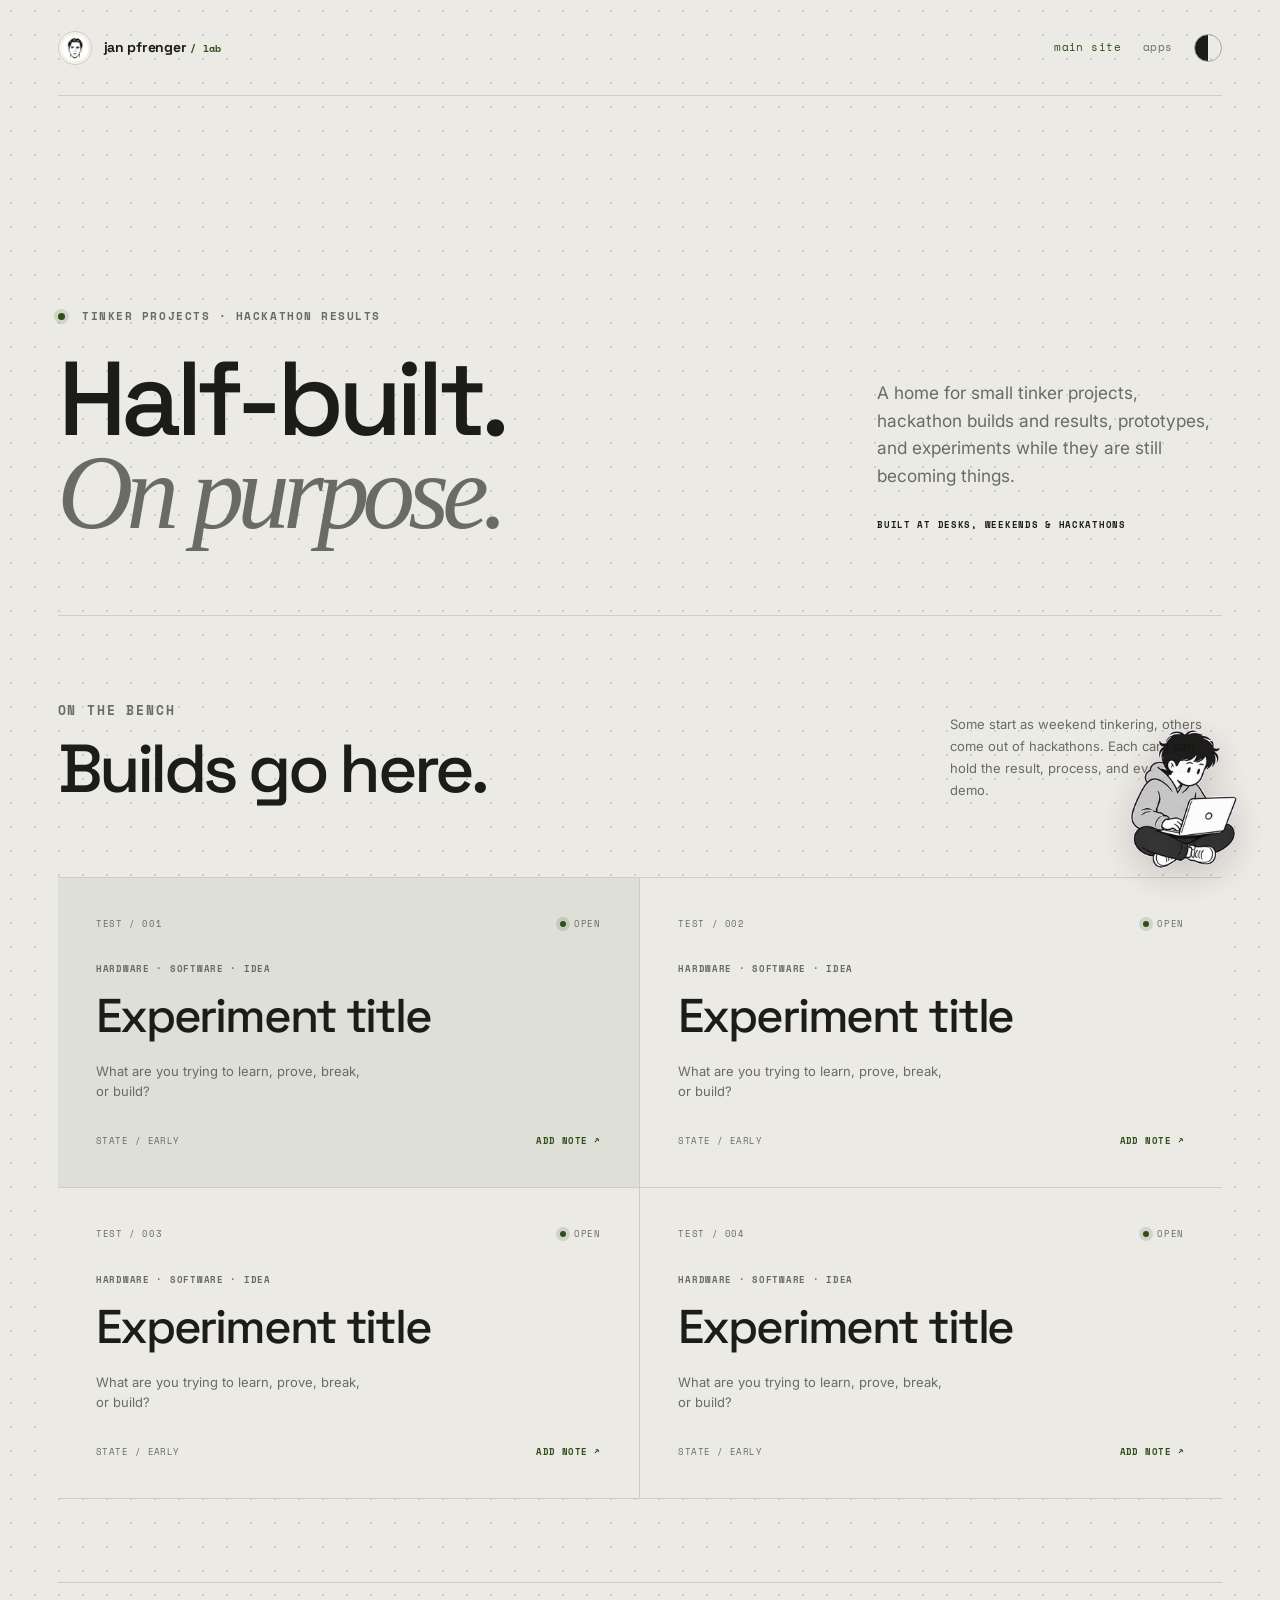
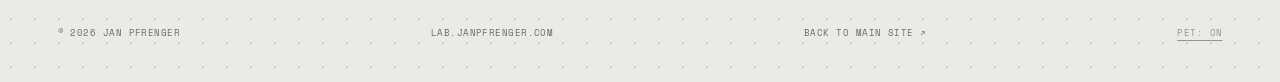
==== commit f13e3449: "Redesign subpages and refine responsive hero" ====
--- a/index.html
+++ b/index.html
@@ -10,7 +10,7 @@
     <link href="https://fonts.googleapis.com/css2?family=Inter:wght@400;500;600&family=Space+Grotesk:wght@500;600;700&family=Space+Mono:wght@400;700&display=swap" rel="stylesheet">
     <link rel="stylesheet" href="/style.css?v=20260722i">
     <link rel="stylesheet" href="/directory.css?v=20260722d">
-    <link rel="stylesheet" href="/pet.css?v=20260722c">
+    <link rel="stylesheet" href="/pet.css?v=20260722d">
     <link rel="canonical" href="https://lab.janpfrenger.com/">
 
     <meta property="og:site_name" content="Jan Pfrenger" />
@@ -116,6 +116,6 @@
         </footer>
     </div>
     <script src="/script.js?v=20260722e"></script>
-    <script src="/pet.js?v=20260722c"></script>
+    <script src="/pet.js?v=20260722d"></script>
 </body>
 </html>
--- a/pet.css
+++ b/pet.css
@@ -1,66 +1,39 @@
-.dot-pet-layer {
-  --dot-pet-accent: var(--accent, #d9ff62);
-  --dot-pet-ink: var(--text, #11120f);
-  --dot-pet-paper: var(--bg, #f0eee6);
+.deskbreak-pet {
   position: fixed;
-  inset: 0;
+  right: clamp(14px, 2.2vw, 34px);
+  bottom: clamp(14px, 2.2vw, 30px);
   z-index: 9998;
-  overflow: hidden;
+  width: clamp(124px, 10.5vw, 164px);
+  aspect-ratio: 192 / 208;
+  opacity: 0;
+  transform: translateY(8px) scale(.98);
+  transform-origin: 50% 100%;
   pointer-events: none;
-  contain: strict;
-  isolation: isolate;
+  user-select: none;
+  filter: drop-shadow(0 10px 18px rgba(0, 0, 0, .16));
+  transition: opacity .3s ease, transform .45s cubic-bezier(.2, .8, .2, 1);
+  contain: layout paint style;
 }
 
-.dot-pet-canvas {
-  display: block;
-  width: 100%;
-  height: 100%;
-  pointer-events: none;
+.deskbreak-pet.is-visible {
+  opacity: .94;
+  transform: translateY(0) scale(1);
 }
 
-.dot-pet-hitbox {
+.deskbreak-pet[data-disabled="true"] {
   display: none;
 }
 
-.dot-pet-hitbox::after {
-  content: "";
+.deskbreak-pet-sprite {
   position: absolute;
-  inset: 5px;
-  border: 2px solid transparent;
-  border-radius: 50%;
-  transition: border-color 140ms ease, box-shadow 140ms ease;
-}
-
-.dot-pet-hitbox:hover::after {
-  border-color: color-mix(in srgb, var(--dot-pet-accent) 42%, transparent);
-}
-
-.dot-pet-hitbox:focus-visible {
-  outline: none;
-}
-
-.dot-pet-hitbox:focus-visible::after {
-  border-color: var(--dot-pet-accent);
-  box-shadow: 0 0 0 4px color-mix(in srgb, var(--dot-pet-ink) 72%, transparent);
-}
-
-.dot-pet-layer[data-hidden="true"] + .dot-pet-hitbox,
-.dot-pet-layer[data-disabled="true"] + .dot-pet-hitbox {
-  pointer-events: none;
-}
-
-@media (pointer: coarse), (hover: none) {
-  .dot-pet-layer[data-touch="disabled"],
-  .dot-pet-layer[data-touch="disabled"] + .dot-pet-hitbox {
-    display: none;
-  }
-}
-
-@media (prefers-reduced-motion: reduce) {
-  .dot-pet-layer[data-reduced="hide"],
-  .dot-pet-layer[data-reduced="hide"] + .dot-pet-hitbox {
-    display: none;
-  }
+  inset: 0;
+  display: block;
+  background-image: url('/assets/pets/deskbreak-coder.webp?v=1');
+  background-repeat: no-repeat;
+  background-size: 800% 900%;
+  background-position: 0 0;
+  image-rendering: auto;
+  will-change: background-position;
 }
 
 .dot-pet-toggle {
@@ -88,59 +61,27 @@
   opacity: 1;
 }
 
-.dot-pet-letter-clone,
-.dot-pet-washer,
-.dot-pet-bench-label {
-  position: fixed;
-  z-index: 9999;
-  pointer-events: none;
-  user-select: none;
-  contain: layout style paint;
+@media (max-width: 780px) {
+  .deskbreak-pet {
+    right: 8px;
+    bottom: 10px;
+    width: clamp(98px, 28vw, 118px);
+    filter: drop-shadow(0 7px 13px rgba(0, 0, 0, .14));
+  }
+
+  body.error-page .deskbreak-pet {
+    right: 4px;
+    bottom: 3px;
+    width: 64px;
+  }
 }
 
-[data-pet-letter="jobs-o"],
-[data-pet-jobs-tail] {
-  display: inline-block;
-  will-change: transform, opacity;
+@media (prefers-reduced-motion: reduce) {
+  .deskbreak-pet {
+    transition: none;
+  }
+
+  .deskbreak-pet-sprite {
+    will-change: auto;
+  }
 }
-
-.dot-pet-letter-clone {
-  margin: 0;
-  padding: 0;
-  color: var(--text);
-  transform-origin: 50% 62%;
-  will-change: transform, opacity;
-}
-
-.dot-pet-washer {
-  width: 11px;
-  height: 11px;
-  border: 3px solid var(--accent);
-  border-radius: 50%;
-  box-shadow: 0 0 0 1px color-mix(in srgb, var(--text) 42%, transparent);
-  will-change: transform, opacity;
-}
-
-.dot-pet-bench-label {
-  padding: 5px 7px;
-  border: 1px solid var(--accent);
-  background: var(--bg);
-  color: var(--accent);
-  font-family: var(--mono, ui-monospace, monospace);
-  font-size: 8px;
-  font-weight: 700;
-  letter-spacing: .08em;
-  line-height: 1;
-  text-transform: uppercase;
-  opacity: 0;
-  white-space: nowrap;
-}
-
-.dot-pet-zero-active {
-  transform-origin: 50% 62%;
-  will-change: transform;
-}
-
-@media (max-width: 599px) {
-  .dot-pet-toggle { font-size: 8px; }
-}
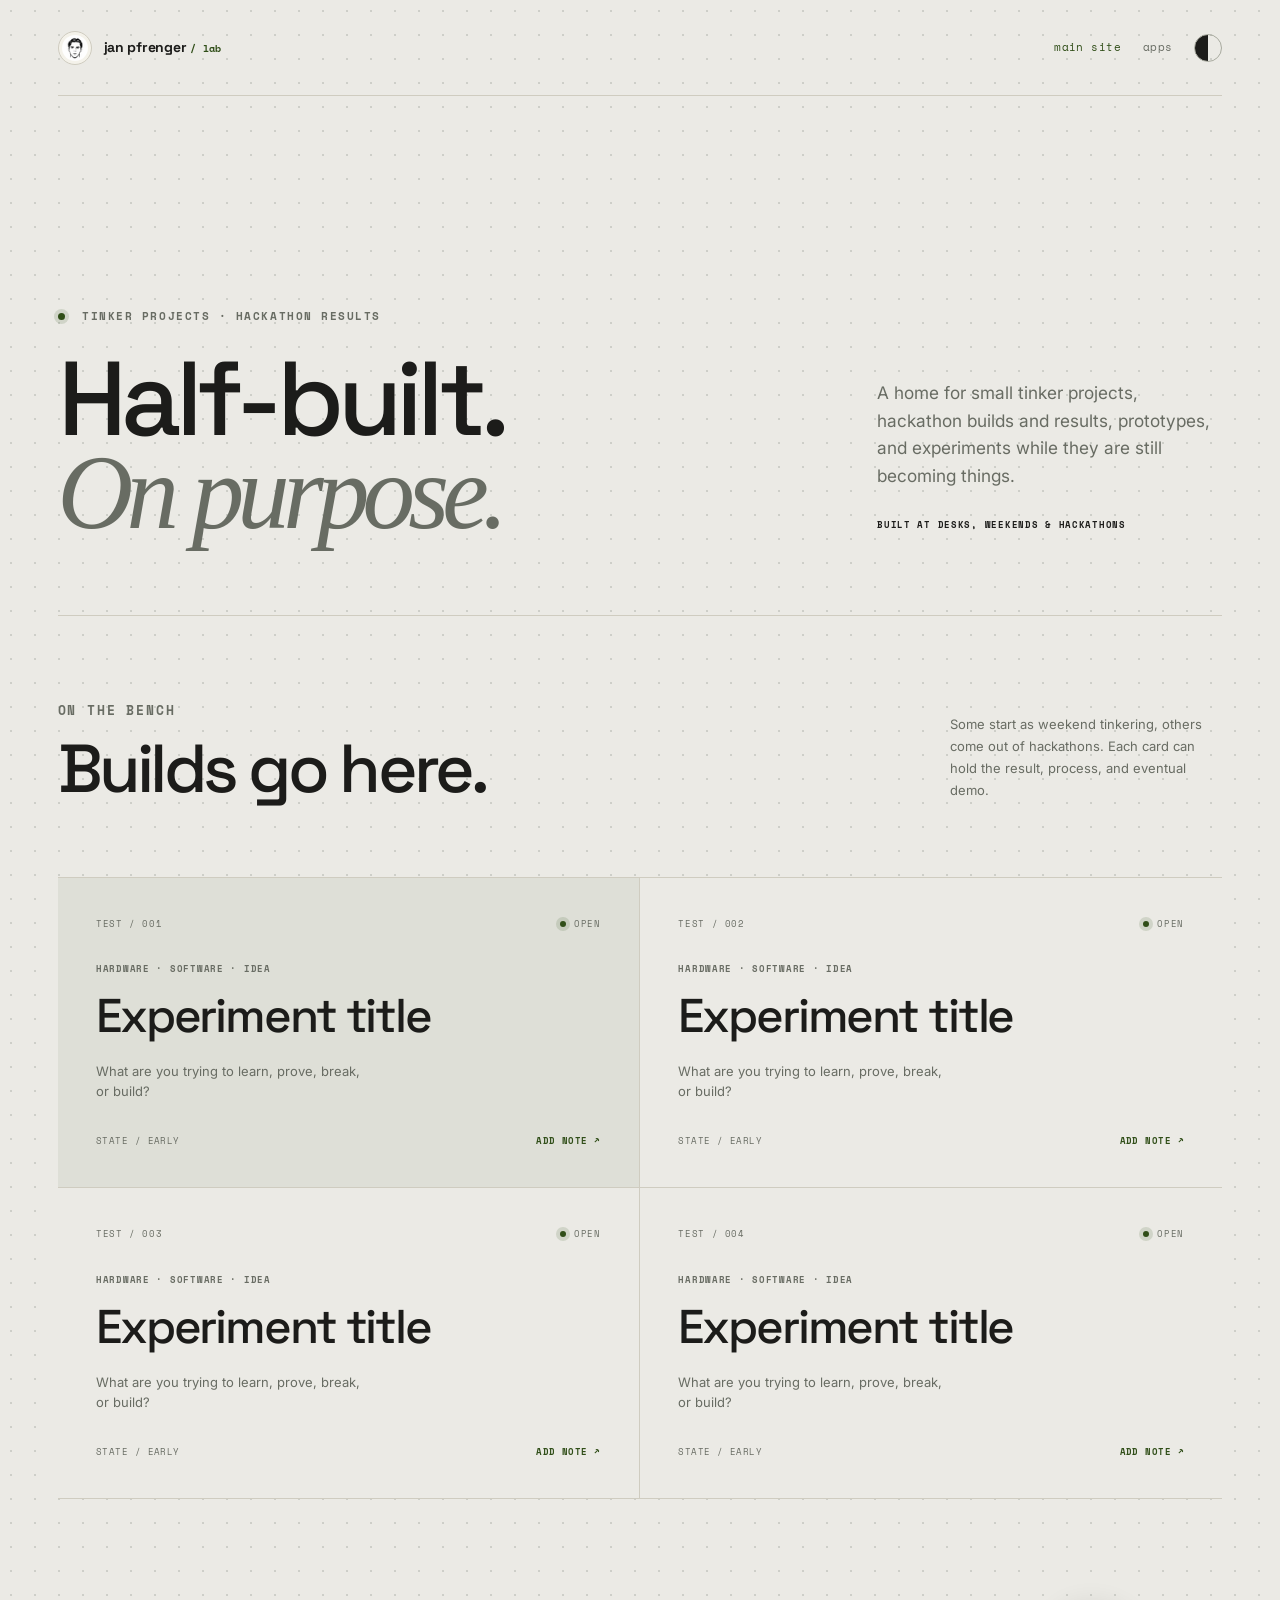
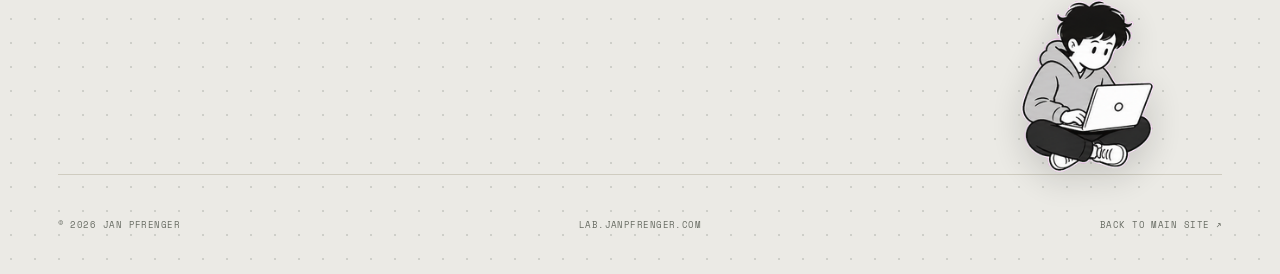
==== commit 2c1e0ba2: "Redesign subpages and refine responsive hero" ====
--- a/index.html
+++ b/index.html
@@ -10,7 +10,7 @@
     <link href="https://fonts.googleapis.com/css2?family=Inter:wght@400;500;600&family=Space+Grotesk:wght@500;600;700&family=Space+Mono:wght@400;700&display=swap" rel="stylesheet">
     <link rel="stylesheet" href="/style.css?v=20260722i">
     <link rel="stylesheet" href="/directory.css?v=20260722d">
-    <link rel="stylesheet" href="/pet.css?v=20260722d">
+    <link rel="stylesheet" href="/pet.css?v=20260722e">
     <link rel="canonical" href="https://lab.janpfrenger.com/">
 
     <meta property="og:site_name" content="Jan Pfrenger" />
@@ -116,6 +116,6 @@
         </footer>
     </div>
     <script src="/script.js?v=20260722e"></script>
-    <script src="/pet.js?v=20260722d"></script>
+    <script src="/pet.js?v=20260722e"></script>
 </body>
 </html>
--- a/pet.css
+++ b/pet.css
@@ -1,12 +1,18 @@
-.deskbreak-pet {
-  position: fixed;
-  right: clamp(14px, 2.2vw, 34px);
-  bottom: clamp(14px, 2.2vw, 30px);
-  z-index: 9998;
-  width: clamp(124px, 10.5vw, 164px);
+.page-jan-perch {
+  position: relative;
+  min-height: clamp(178px, 15vw, 214px);
+  pointer-events: none;
+}
+
+.page-jan {
+  position: absolute;
+  right: clamp(20px, 4vw, 68px);
+  bottom: -1px;
+  z-index: 3;
+  width: clamp(156px, 13vw, 190px);
   aspect-ratio: 192 / 208;
   opacity: 0;
-  transform: translateY(8px) scale(.98);
+  transform: translateY(1px) scale(.98);
   transform-origin: 50% 100%;
   pointer-events: none;
   user-select: none;
@@ -15,16 +21,12 @@
   contain: layout paint style;
 }
 
-.deskbreak-pet.is-visible {
-  opacity: .94;
-  transform: translateY(0) scale(1);
+.page-jan.is-visible {
+  opacity: .96;
+  transform: translateY(1px) scale(1);
 }
 
-.deskbreak-pet[data-disabled="true"] {
-  display: none;
-}
-
-.deskbreak-pet-sprite {
+.page-jan-sprite {
   position: absolute;
   inset: 0;
   display: block;
@@ -36,52 +38,24 @@
   will-change: background-position;
 }
 
-.dot-pet-toggle {
-  appearance: none;
-  width: max-content;
-  padding: 0;
-  border: 0;
-  background: transparent;
-  color: inherit;
-  font: inherit;
-  letter-spacing: inherit;
-  text-transform: inherit;
-  text-decoration: underline;
-  text-decoration-color: currentColor;
-  text-decoration-thickness: 1px;
-  text-underline-offset: 4px;
-  opacity: .68;
-  cursor: pointer;
-  transition: color .18s ease, opacity .18s ease;
-}
-
-.dot-pet-toggle:hover,
-.dot-pet-toggle:focus-visible {
-  color: var(--accent, #d9ff62);
-  opacity: 1;
-}
-
 @media (max-width: 780px) {
-  .deskbreak-pet {
-    right: 8px;
-    bottom: 10px;
-    width: clamp(98px, 28vw, 118px);
-    filter: drop-shadow(0 7px 13px rgba(0, 0, 0, .14));
+  .page-jan-perch {
+    min-height: clamp(104px, 31vw, 126px);
   }
 
-  body.error-page .deskbreak-pet {
-    right: 4px;
-    bottom: 3px;
-    width: 64px;
+  .page-jan {
+    right: clamp(8px, 5vw, 22px);
+    width: clamp(82px, 23vw, 104px);
+    filter: drop-shadow(0 7px 13px rgba(0, 0, 0, .14));
   }
 }
 
 @media (prefers-reduced-motion: reduce) {
-  .deskbreak-pet {
+  .page-jan {
     transition: none;
   }
 
-  .deskbreak-pet-sprite {
+  .page-jan-sprite {
     will-change: auto;
   }
 }
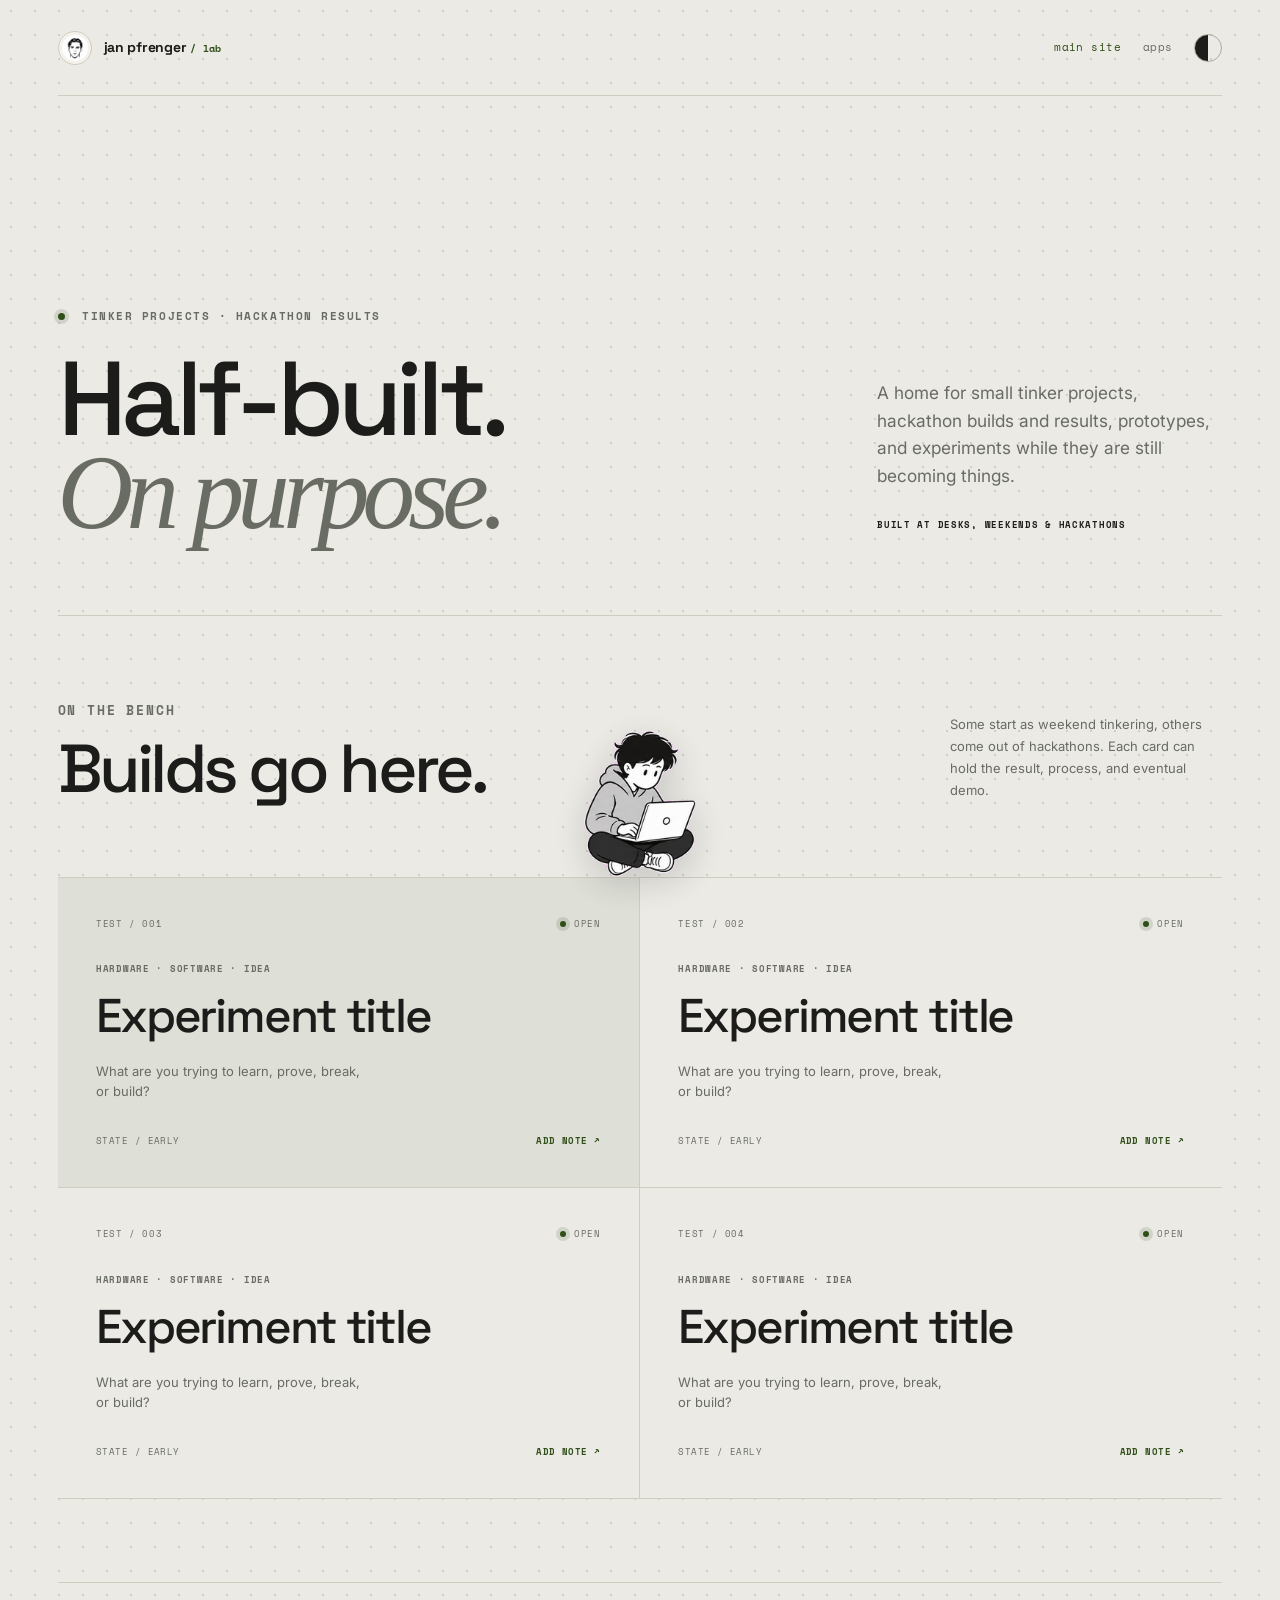
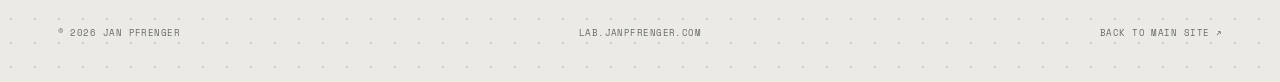
==== commit 8b62c20c: "Redesign subpages and refine responsive hero" ====
--- a/index.html
+++ b/index.html
@@ -10,7 +10,7 @@
     <link href="https://fonts.googleapis.com/css2?family=Inter:wght@400;500;600&family=Space+Grotesk:wght@500;600;700&family=Space+Mono:wght@400;700&display=swap" rel="stylesheet">
     <link rel="stylesheet" href="/style.css?v=20260722i">
     <link rel="stylesheet" href="/directory.css?v=20260722d">
-    <link rel="stylesheet" href="/pet.css?v=20260722e">
+    <link rel="stylesheet" href="/pet.css?v=20260722f">
     <link rel="canonical" href="https://lab.janpfrenger.com/">
 
     <meta property="og:site_name" content="Jan Pfrenger" />
@@ -116,6 +116,6 @@
         </footer>
     </div>
     <script src="/script.js?v=20260722e"></script>
-    <script src="/pet.js?v=20260722e"></script>
+    <script src="/pet.js?v=20260722f"></script>
 </body>
 </html>
--- a/pet.css
+++ b/pet.css
@@ -1,18 +1,15 @@
-.page-jan-perch {
+.page-jan-host {
   position: relative;
-  min-height: clamp(178px, 15vw, 214px);
-  pointer-events: none;
 }
 
 .page-jan {
+  --jan-x: 0px;
   position: absolute;
-  right: clamp(20px, 4vw, 68px);
-  bottom: -1px;
   z-index: 3;
-  width: clamp(156px, 13vw, 190px);
+  width: clamp(150px, 12.5vw, 188px);
   aspect-ratio: 192 / 208;
   opacity: 0;
-  transform: translateY(1px) scale(.98);
+  transform: translate(var(--jan-x), 1px) scale(.98);
   transform-origin: 50% 100%;
   pointer-events: none;
   user-select: none;
@@ -23,7 +20,7 @@
 
 .page-jan.is-visible {
   opacity: .96;
-  transform: translateY(1px) scale(1);
+  transform: translate(var(--jan-x), 1px) scale(1);
 }
 
 .page-jan-sprite {
@@ -38,15 +35,58 @@
   will-change: background-position;
 }
 
+.contact-section > .page-jan {
+  right: clamp(8px, 3.4vw, 54px);
+  bottom: clamp(185px, 16vw, 230px);
+}
+
+.interior-contact > .page-jan {
+  right: clamp(14px, 3.5vw, 54px);
+  bottom: -1px;
+  width: clamp(116px, 10vw, 148px);
+}
+
+.directory-grid > .page-jan {
+  --jan-x: -50%;
+  left: 50%;
+  bottom: 100%;
+  width: clamp(132px, 11vw, 168px);
+}
+
 @media (max-width: 780px) {
-  .page-jan-perch {
-    min-height: clamp(104px, 31vw, 126px);
+  .page-jan {
+    filter: drop-shadow(0 7px 13px rgba(0, 0, 0, .14));
   }
 
-  .page-jan {
-    right: clamp(8px, 5vw, 22px);
-    width: clamp(82px, 23vw, 104px);
-    filter: drop-shadow(0 7px 13px rgba(0, 0, 0, .14));
+  .contact-section {
+    padding-bottom: 118px;
+  }
+
+  .contact-section > .page-jan {
+    right: 10px;
+    bottom: 200px;
+    width: clamp(82px, 23vw, 102px);
+  }
+
+  .interior-contact {
+    padding-bottom: 96px;
+  }
+
+  .interior-contact > .page-jan {
+    right: 12px;
+    bottom: -1px;
+    width: clamp(76px, 21vw, 92px);
+  }
+
+  .directory-grid.page-jan-host-directory {
+    margin-top: 96px;
+  }
+
+  .directory-grid > .page-jan {
+    --jan-x: 0px;
+    right: 8px;
+    left: auto;
+    width: clamp(78px, 22vw, 96px);
   }
 }
 
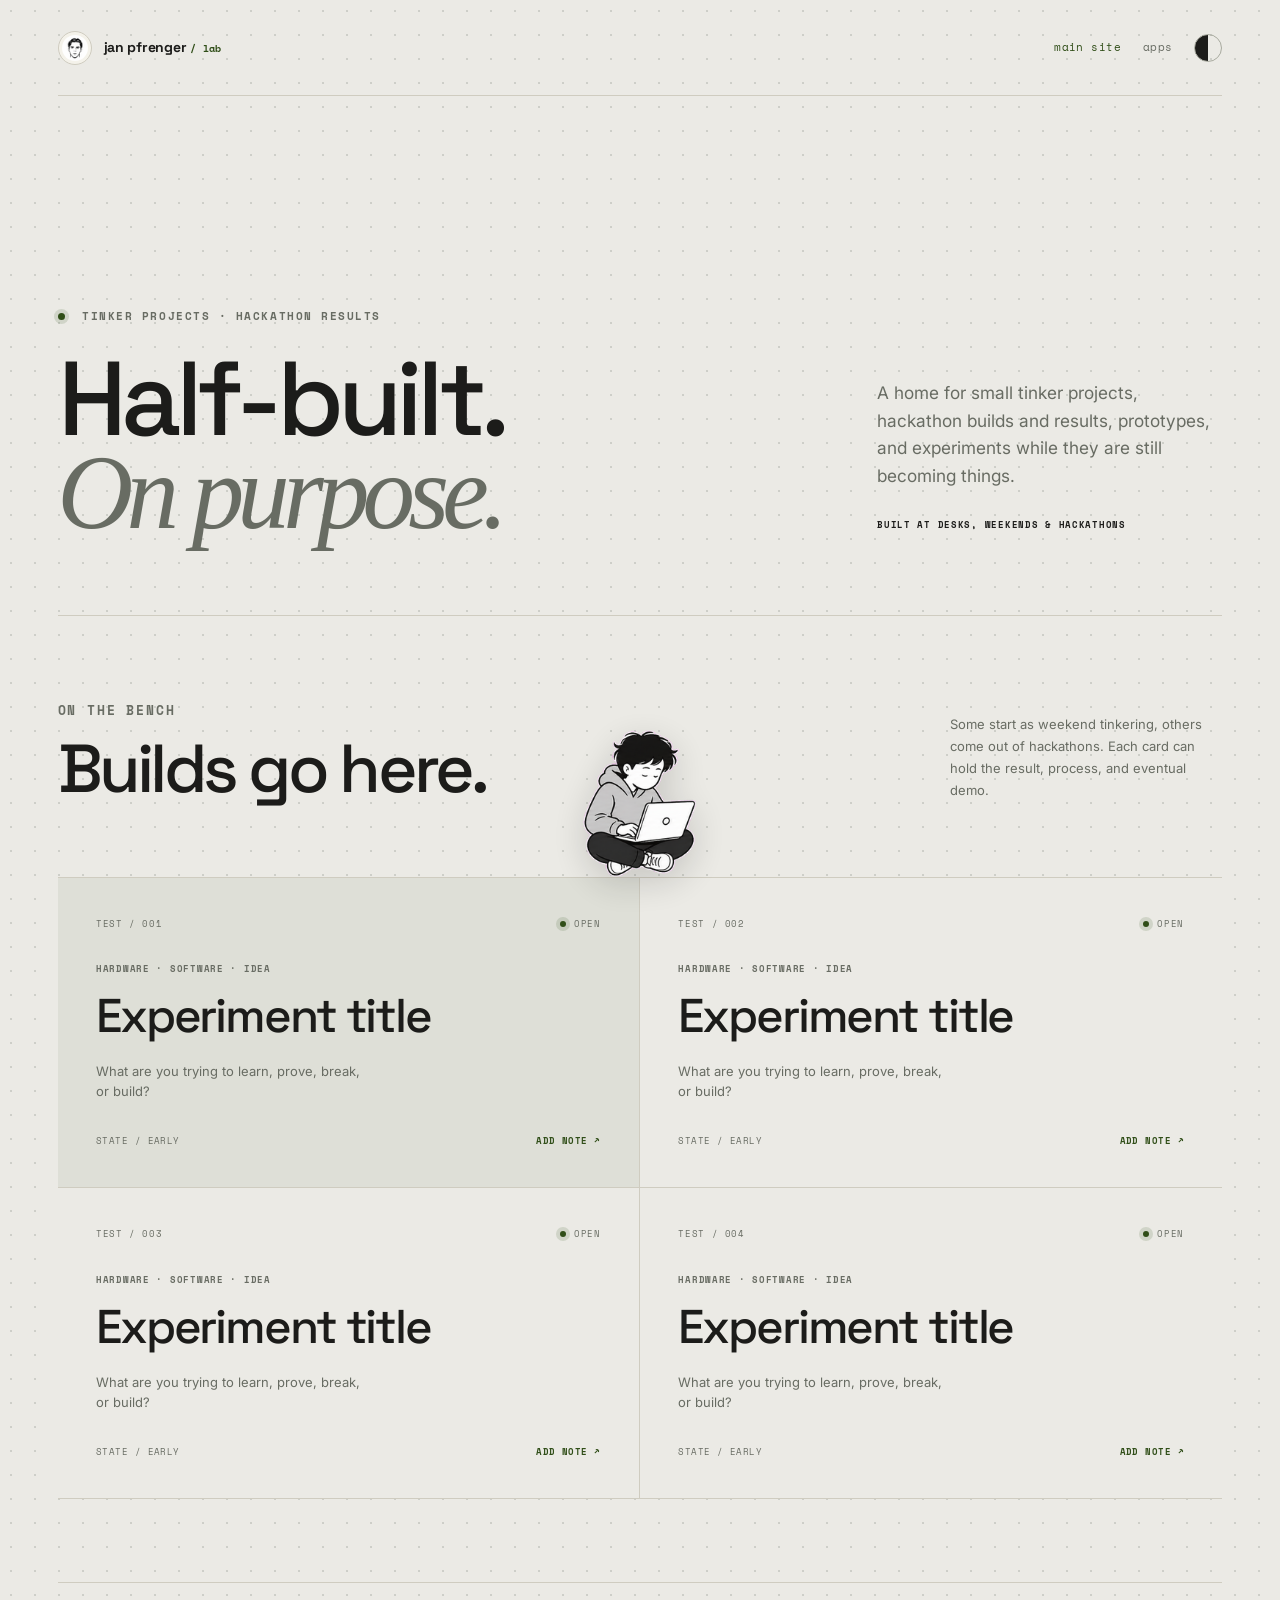
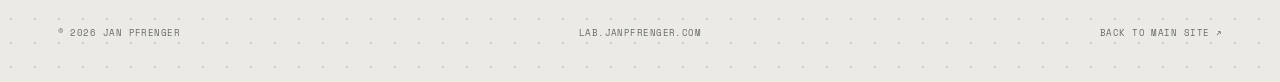
==== commit 95eb6489: "Redesign subpages and refine responsive hero" ====
--- a/index.html
+++ b/index.html
@@ -8,7 +8,7 @@
     <link rel="preconnect" href="https://fonts.googleapis.com">
     <link rel="preconnect" href="https://fonts.gstatic.com" crossorigin>
     <link href="https://fonts.googleapis.com/css2?family=Inter:wght@400;500;600&family=Space+Grotesk:wght@500;600;700&family=Space+Mono:wght@400;700&display=swap" rel="stylesheet">
-    <link rel="stylesheet" href="/style.css?v=20260722i">
+    <link rel="stylesheet" href="/style.css?v=20260723k">
     <link rel="stylesheet" href="/directory.css?v=20260722d">
     <link rel="stylesheet" href="/pet.css?v=20260722f">
     <link rel="canonical" href="https://lab.janpfrenger.com/">
@@ -115,7 +115,7 @@
             <a href="https://janpfrenger.com">Back to main site ↗</a>
         </footer>
     </div>
-    <script src="/script.js?v=20260722e"></script>
+    <script src="/script.js?v=20260723g"></script>
     <script src="/pet.js?v=20260722f"></script>
 </body>
 </html>
--- a/style.css
+++ b/style.css
@@ -76,6 +76,7 @@
 html.has-cursor-follower,
 html.has-cursor-follower a,
 html.has-cursor-follower button,
+html.has-cursor-follower summary,
 html.has-cursor-follower [role="button"] { cursor: none; }
 
 .cursor-follower {
@@ -83,31 +84,40 @@
     top: 0;
     left: 0;
     z-index: 10000;
-    width: 24px;
-    height: 24px;
+    width: 36px;
+    height: 36px;
+    border: 1.5px solid color-mix(in srgb, var(--text) 58%, transparent);
     border-radius: 50%;
-    background: color-mix(in srgb, var(--text) 18%, transparent);
+    background: transparent;
     opacity: 0;
     pointer-events: none;
     transform: translate3d(-100px, -100px, 0) translate(-50%, -50%);
-    transition: width .16s ease, height .16s ease, background-color .16s ease, opacity .16s ease;
+    transition: width .22s cubic-bezier(.16, 1, .3, 1), height .22s cubic-bezier(.16, 1, .3, 1), border-color .22s ease, background-color .22s ease, opacity .16s ease;
     will-change: transform;
 }
 .cursor-follower.is-visible { opacity: 1; }
 .cursor-follower.is-interactive {
-    width: 32px;
-    height: 32px;
-    background: color-mix(in srgb, var(--accent) 34%, transparent);
-}
-.cursor-follower.is-pressed { width: 13px; height: 13px; }
-.error-canvas .cursor-follower { background: color-mix(in srgb, var(--error-fg) 22%, transparent); }
-.error-canvas .cursor-follower.is-interactive { background: color-mix(in srgb, var(--error-accent) 42%, transparent); }
+    width: 48px;
+    height: 48px;
+    border-color: color-mix(in srgb, var(--accent) 84%, transparent);
+    background: color-mix(in srgb, var(--accent) 8%, transparent);
+}
+.cursor-follower.is-pressed { width: 28px; height: 28px; }
+.cursor-tip { position: fixed; top: 0; left: 0; z-index: 10001; width: 5px; height: 5px; border-radius: 50%; background: var(--text); opacity: 0; pointer-events: none; transform: translate3d(-100px, -100px, 0) translate(-50%, -50%); transition: width .16s ease, height .16s ease, background-color .18s ease, opacity .16s ease; will-change: transform; }
+.cursor-tip.is-visible { opacity: 1; }
+.cursor-tip.is-interactive { background: var(--accent); }
+.cursor-tip.is-pressed { width: 7px; height: 7px; }
+.error-canvas .cursor-follower { border-color: color-mix(in srgb, var(--error-fg) 58%, transparent); }
+.error-canvas .cursor-follower.is-interactive { border-color: color-mix(in srgb, var(--error-accent) 84%, transparent); background: color-mix(in srgb, var(--error-accent) 8%, transparent); }
+.error-canvas .cursor-tip { background: var(--error-fg); }
+.error-canvas .cursor-tip.is-interactive { background: var(--error-accent); }
 
 @media (hover: none), (pointer: coarse), (prefers-reduced-motion: reduce) {
-    .cursor-follower { display: none; }
+    .cursor-follower, .cursor-tip { display: none; }
     html.has-cursor-follower,
     html.has-cursor-follower a,
     html.has-cursor-follower button,
+    html.has-cursor-follower summary,
     html.has-cursor-follower [role="button"] { cursor: auto; }
 }
 
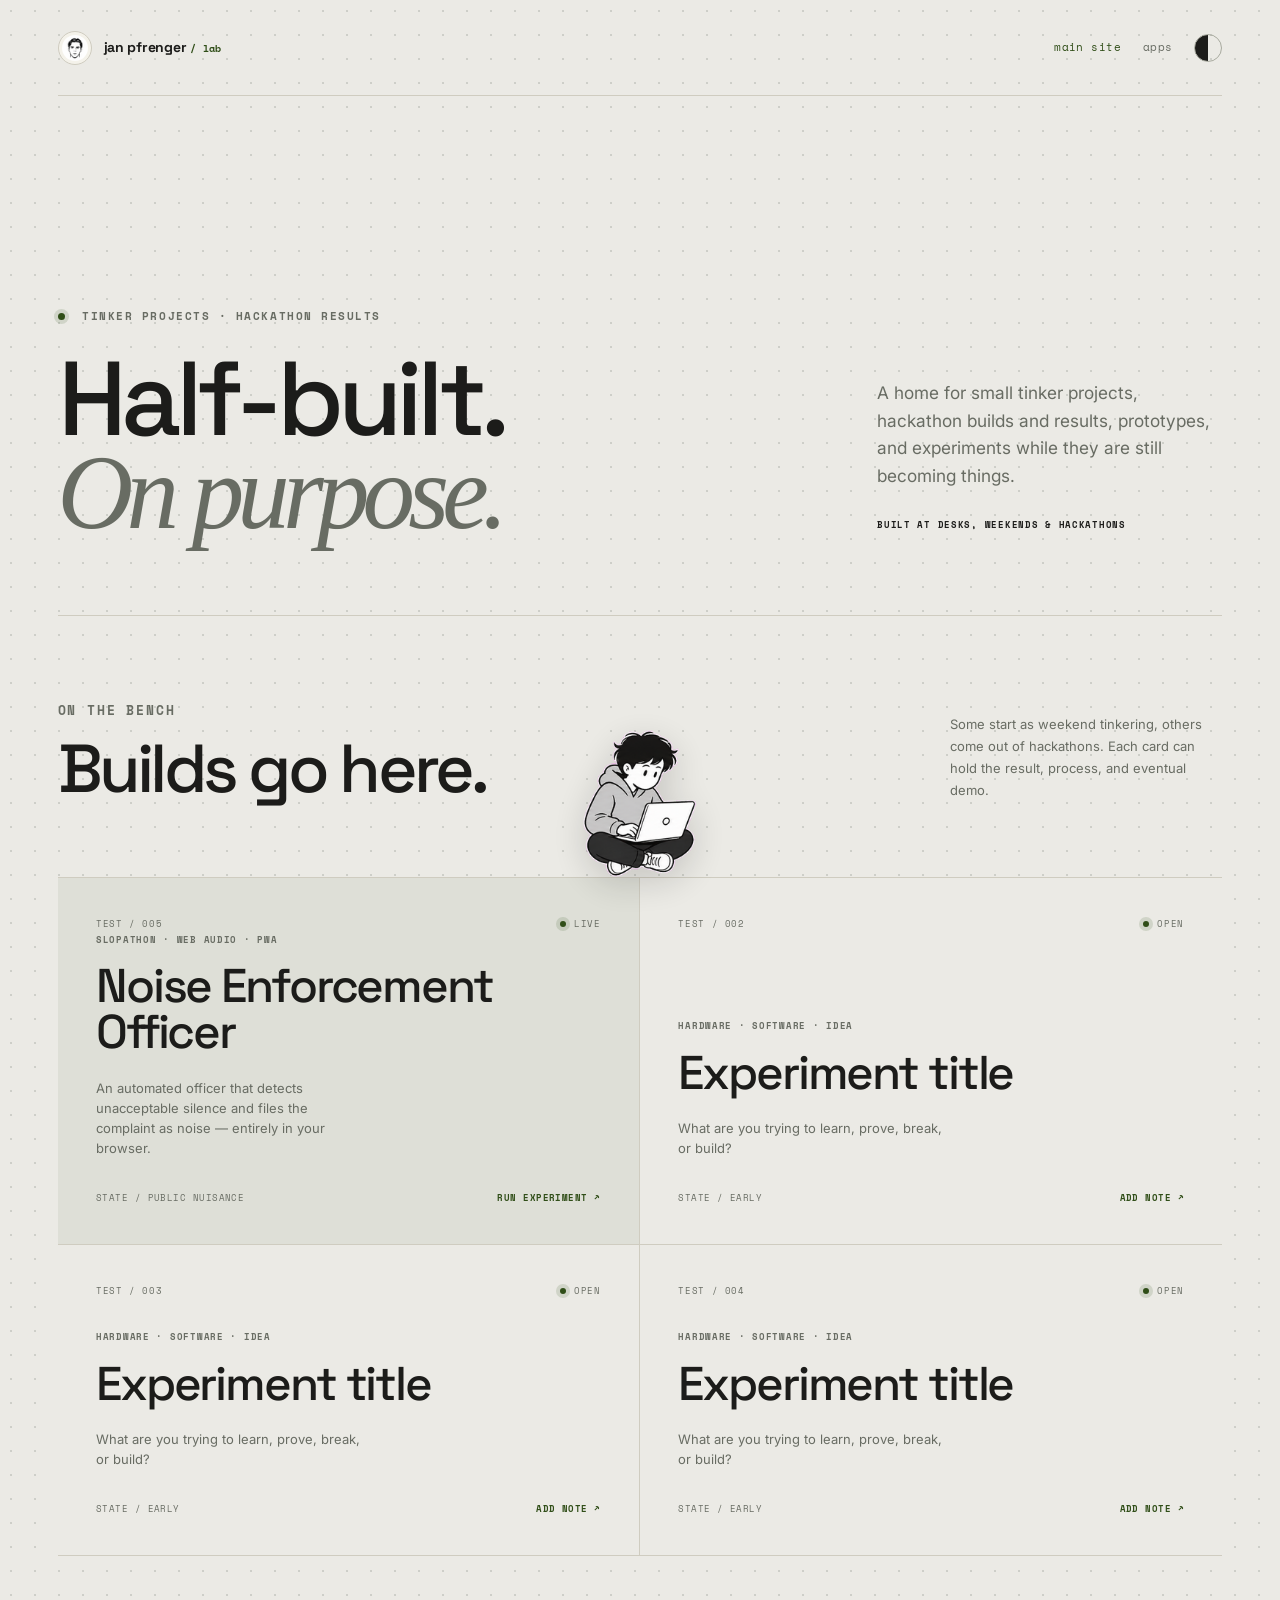
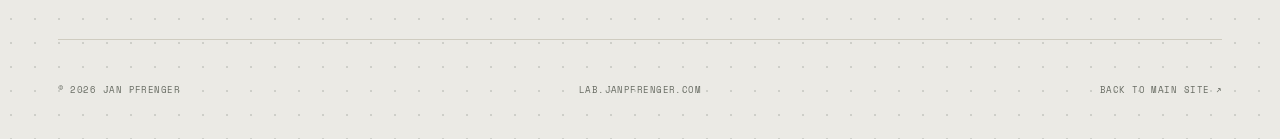
==== commit 94127031: "Publish Noise Enforcement Officer lab experiment" ====
--- a/index.html
+++ b/index.html
@@ -68,16 +68,15 @@
                 </div>
 
                 <div class="project-grid directory-grid">
-                    <!-- Replace article with: <a class="project-card project-card-featured" href="/experiment-slug/"> ... </a> -->
-                    <article class="project-card project-card-featured" data-pet-lab-card>
-                        <div class="directory-card-top"><span>TEST / 001</span><span class="directory-status">open</span></div>
+                    <a class="project-card project-card-featured" href="/noise-complaint/" data-pet-lab-card>
+                        <div class="directory-card-top"><span>TEST / 005</span><span class="directory-status">live</span></div>
                         <div class="project-card-copy">
-                            <p class="project-type">Hardware · Software · Idea</p>
-                            <h3>Experiment title</h3>
-                            <p>What are you trying to learn, prove, break, or build?</p>
+                            <p class="project-type">Slopathon · Web Audio · PWA</p>
+                            <h3>Noise Enforcement Officer</h3>
+                            <p>An automated officer that detects unacceptable silence and files the complaint as noise — entirely in your browser.</p>
                         </div>
-                        <div class="directory-card-foot"><span>State / early</span><span>Add note ↗</span></div>
-                    </article>
+                        <div class="directory-card-foot"><span>State / public nuisance</span><span>Run experiment ↗</span></div>
+                    </a>
                     <article class="project-card">
                         <div class="directory-card-top"><span>TEST / 002</span><span class="directory-status">open</span></div>
                         <div class="project-card-copy">
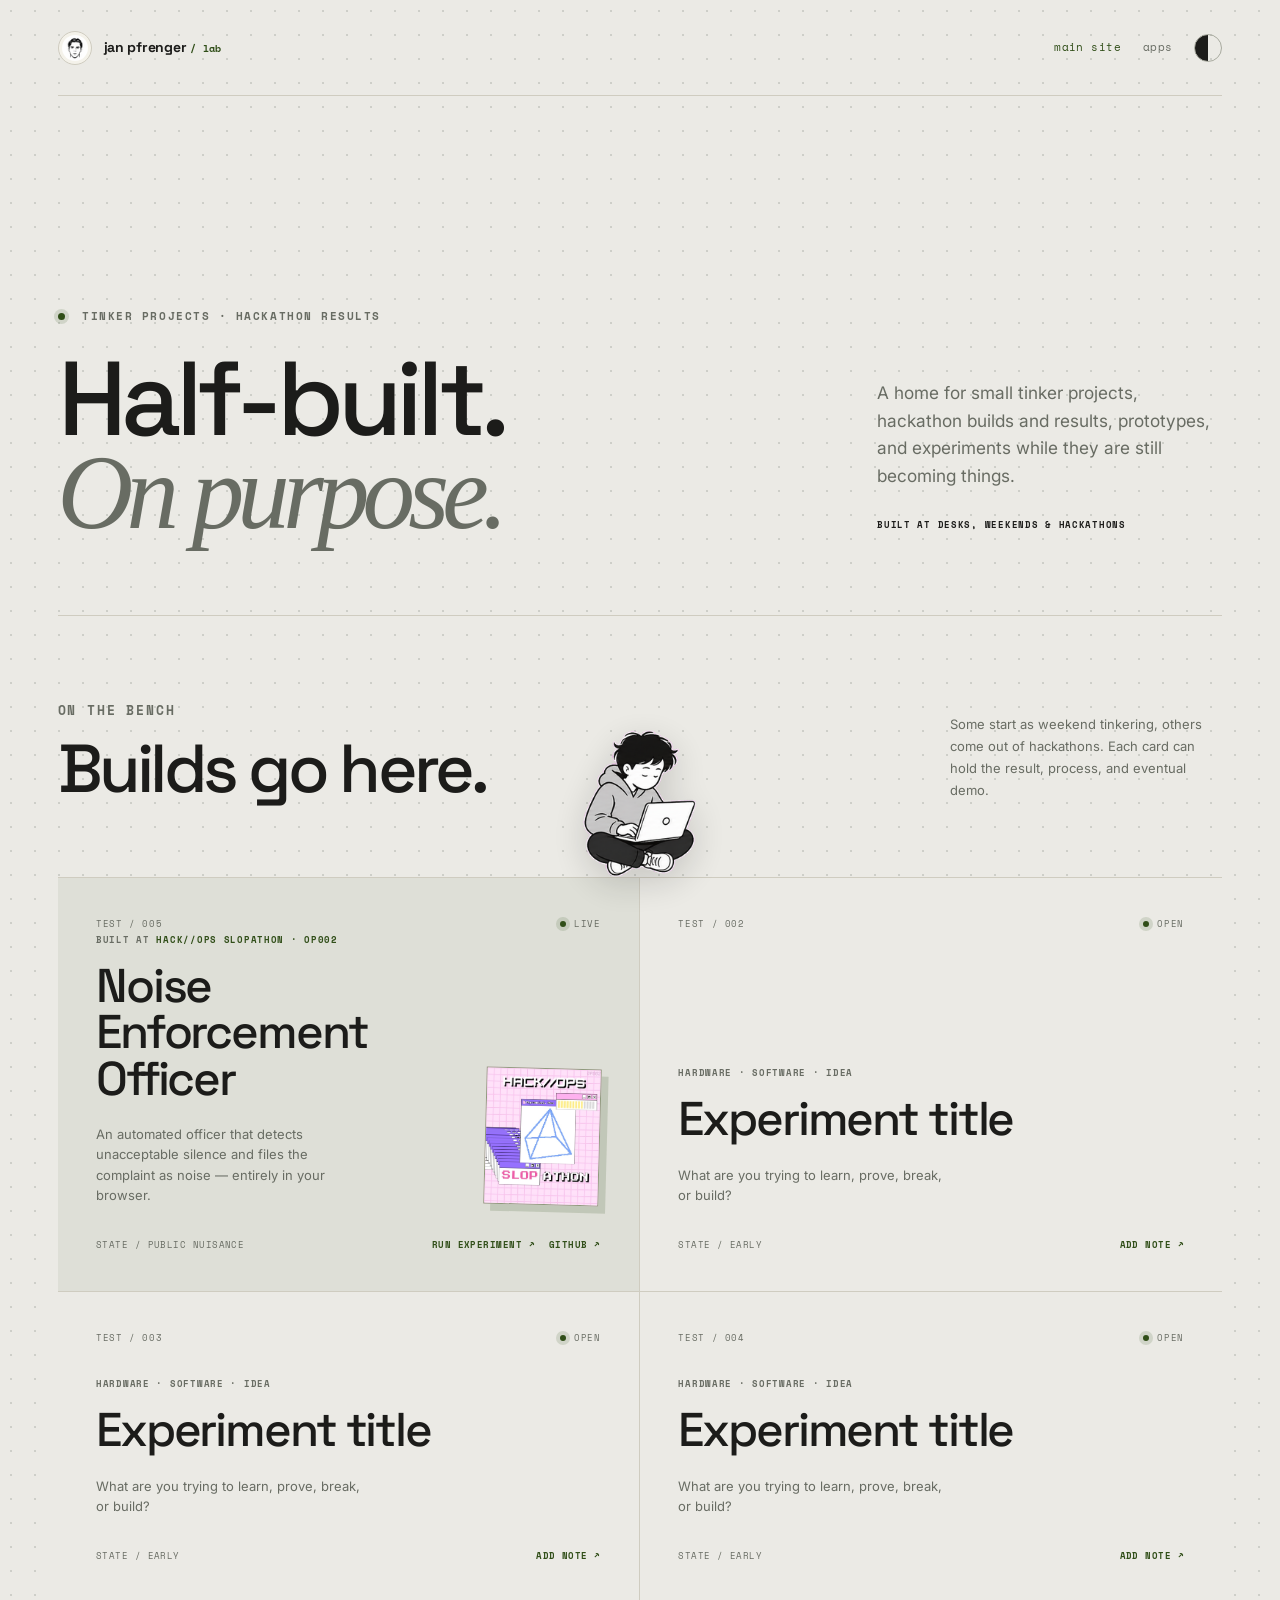
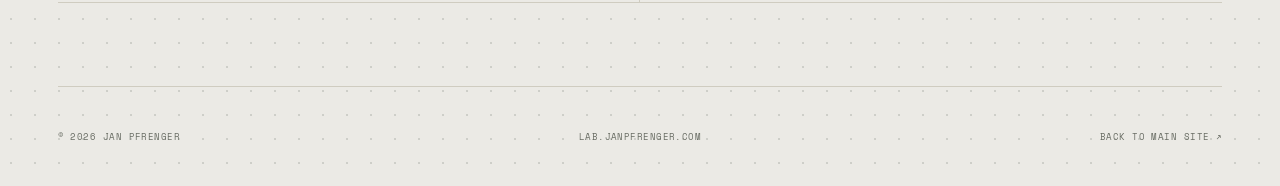
==== commit d504420c: "Credit HACK OPS on the Lab homepage" ====
--- a/index.html
+++ b/index.html
@@ -68,15 +68,26 @@
                 </div>
 
                 <div class="project-grid directory-grid">
-                    <a class="project-card project-card-featured" href="/noise-complaint/" data-pet-lab-card>
+                    <article class="project-card project-card-featured hackops-project-card" data-pet-lab-card>
                         <div class="directory-card-top"><span>TEST / 005</span><span class="directory-status">live</span></div>
-                        <div class="project-card-copy">
-                            <p class="project-type">Slopathon · Web Audio · PWA</p>
-                            <h3>Noise Enforcement Officer</h3>
-                            <p>An automated officer that detects unacceptable silence and files the complaint as noise — entirely in your browser.</p>
+                        <div class="hackops-project-body">
+                            <div class="project-card-copy">
+                                <p class="project-type">Built at <a href="https://hackops.tech/" target="_blank" rel="noopener noreferrer">hack//ops Slopathon · OP002</a></p>
+                                <h3><a class="project-card-main-link" href="/noise-complaint/">Noise Enforcement Officer</a></h3>
+                                <p>An automated officer that detects unacceptable silence and files the complaint as noise — entirely in your browser.</p>
+                            </div>
+                            <a class="hackops-poster-link" href="https://hackops.tech/" target="_blank" rel="noopener noreferrer" aria-label="Visit the HACK OPS Slopathon website">
+                                <img src="/assets/hackops-op002-slopathon.jpg" alt="HACK OPS OP002 Slopathon event poster" width="595" height="710">
+                            </a>
                         </div>
-                        <div class="directory-card-foot"><span>State / public nuisance</span><span>Run experiment ↗</span></div>
-                    </a>
+                        <div class="directory-card-foot hackops-card-foot">
+                            <span>State / public nuisance</span>
+                            <span class="hackops-card-links">
+                                <a href="/noise-complaint/">Run experiment ↗</a>
+                                <a href="https://github.com/HACK-OPS-KA/SLOPATHON" target="_blank" rel="noopener noreferrer">GitHub ↗</a>
+                            </span>
+                        </div>
+                    </article>
                     <article class="project-card">
                         <div class="directory-card-top"><span>TEST / 002</span><span class="directory-status">open</span></div>
                         <div class="project-card-copy">
--- a/directory.css
+++ b/directory.css
@@ -112,6 +112,44 @@
 }
 .directory-card-foot span:last-child { color: var(--accent); font-weight: 700; }
 
+.hackops-project-card { min-height: 390px !important; }
+.hackops-project-body {
+    margin-top: auto;
+    display: grid;
+    grid-template-columns: minmax(0, 1fr) clamp(88px, 9vw, 116px);
+    align-items: end;
+    gap: clamp(22px, 3vw, 42px);
+}
+.hackops-project-body .project-card-copy { margin-top: 0; }
+.hackops-project-body .project-type a {
+    color: var(--accent);
+    text-decoration: none;
+    text-underline-offset: 3px;
+}
+.hackops-project-body .project-type a:hover,
+.hackops-project-body .project-type a:focus-visible { text-decoration: underline; }
+.project-card-main-link { color: inherit; text-decoration: none; }
+.project-card-main-link:hover,
+.project-card-main-link:focus-visible { color: var(--accent); }
+.hackops-poster-link {
+    display: block;
+    border: 1px solid color-mix(in srgb, var(--accent) 40%, var(--line));
+    background: #f9d9f0;
+    box-shadow: 7px 7px 0 color-mix(in srgb, var(--accent) 16%, transparent);
+    transform: rotate(1.5deg);
+    transition: transform .2s ease, box-shadow .2s ease;
+}
+.hackops-poster-link:hover,
+.hackops-poster-link:focus-visible {
+    box-shadow: 10px 10px 0 color-mix(in srgb, var(--accent) 24%, transparent);
+    transform: rotate(0) translate(-2px, -2px);
+}
+.hackops-poster-link img { width: 100%; height: auto; display: block; }
+.hackops-card-links { display: flex; align-items: center; gap: 14px; }
+.hackops-card-links a { color: var(--accent); font-weight: 700; text-decoration: none; }
+.hackops-card-links a:hover,
+.hackops-card-links a:focus-visible { text-decoration: underline; text-underline-offset: 3px; }
+
 @media (max-width: 780px) {
     .directory { --directory-gutter: 20px; }
     .directory-hero { min-height: auto; grid-template-columns: 1fr; gap: 34px; padding: 48px 0; }
@@ -125,4 +163,6 @@
 
 @media (max-width: 480px) {
     .directory-card-foot { align-items: flex-start; flex-direction: column; gap: 8px; }
+    .hackops-project-body { grid-template-columns: minmax(0, 1fr) 76px; gap: 18px; }
+    .hackops-project-card { min-height: 360px !important; }
 }
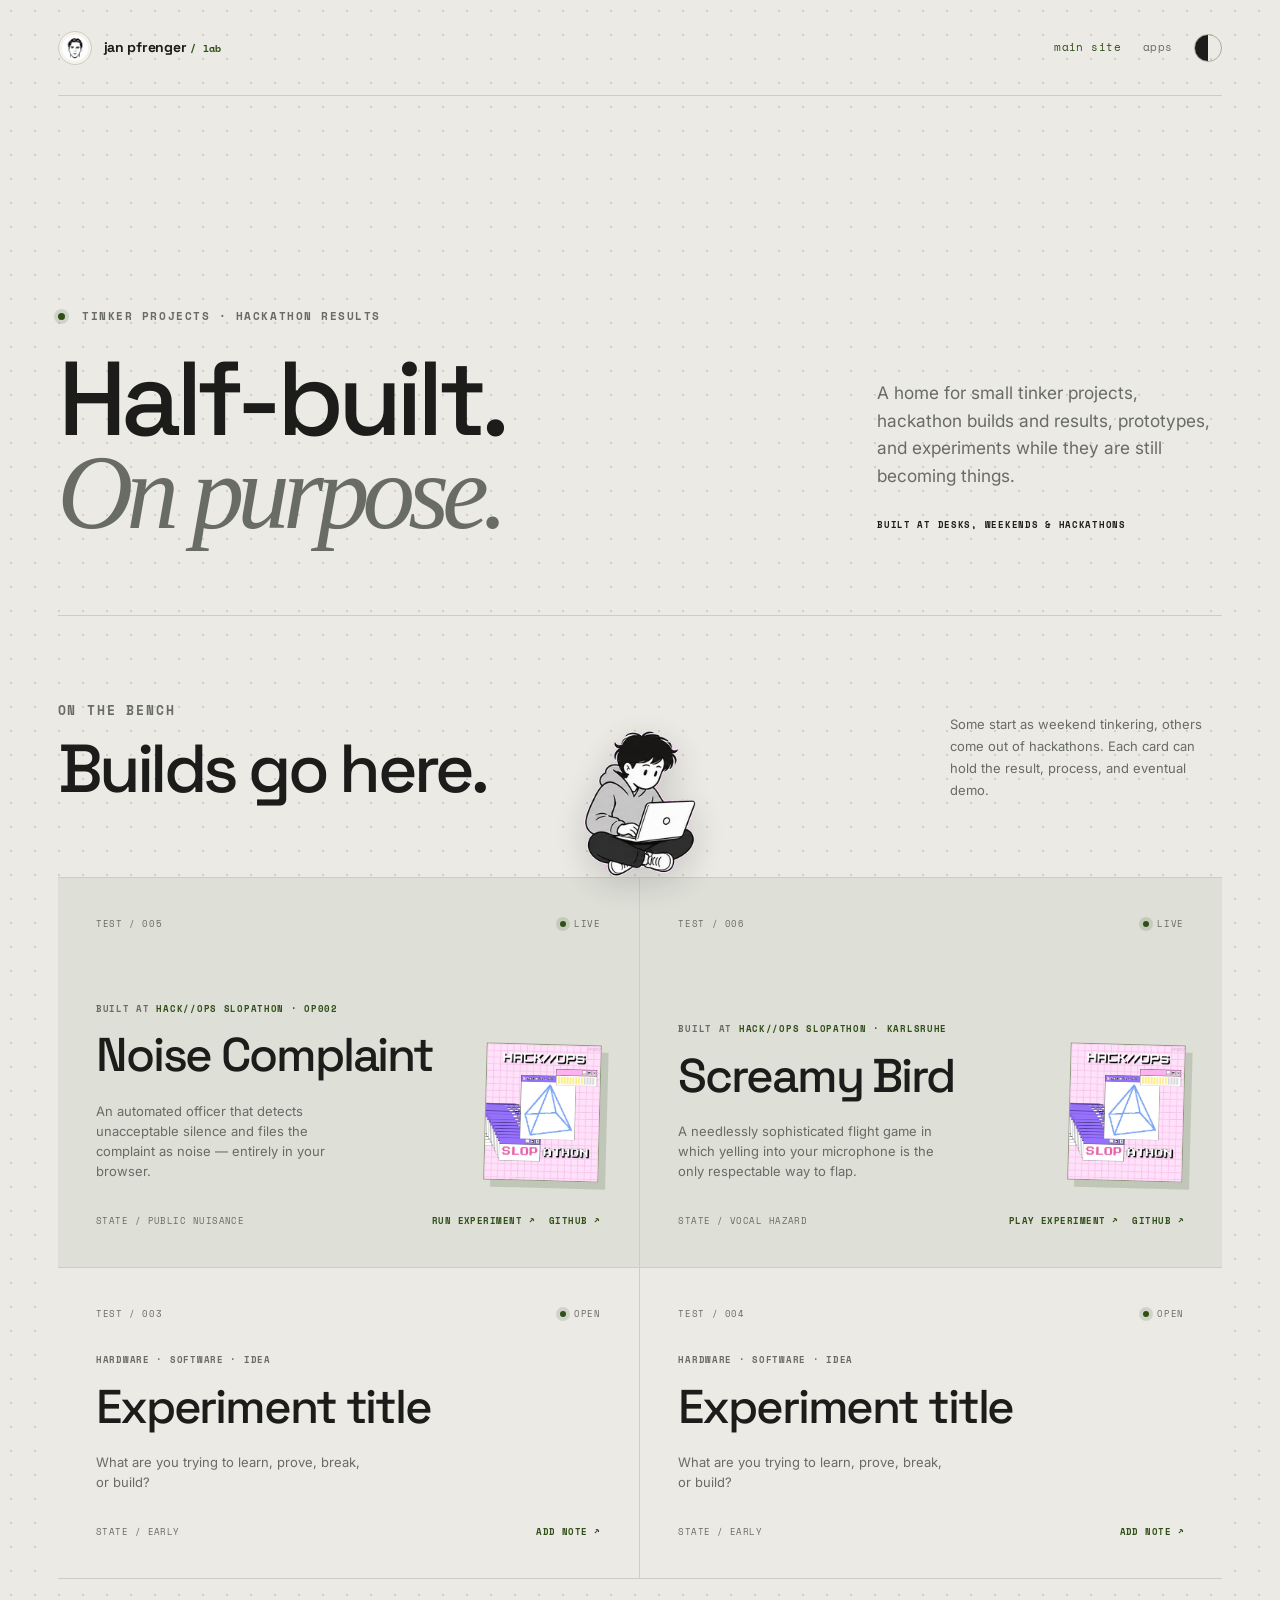
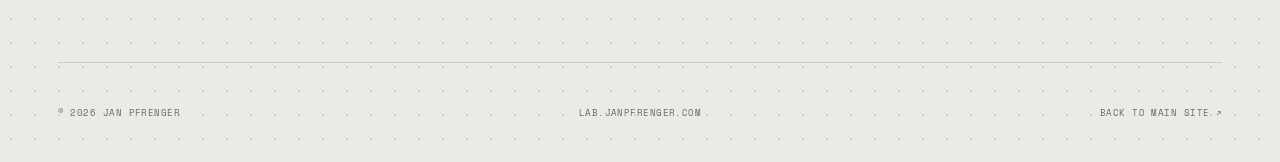
==== commit 0299cca8: "Add Screamy Bird to Lab builds" ====
--- a/index.html
+++ b/index.html
@@ -73,7 +73,7 @@
                         <div class="hackops-project-body">
                             <div class="project-card-copy">
                                 <p class="project-type">Built at <a href="https://hackops.tech/" target="_blank" rel="noopener noreferrer">hack//ops Slopathon · OP002</a></p>
-                                <h3><a class="project-card-main-link" href="/noise-complaint/">Noise Enforcement Officer</a></h3>
+                                <h3><a class="project-card-main-link" href="/noise-complaint/">Noise Complaint</a></h3>
                                 <p>An automated officer that detects unacceptable silence and files the complaint as noise — entirely in your browser.</p>
                             </div>
                             <a class="hackops-poster-link" href="https://hackops.tech/" target="_blank" rel="noopener noreferrer" aria-label="Visit the HACK OPS Slopathon website">
@@ -88,14 +88,25 @@
                             </span>
                         </div>
                     </article>
-                    <article class="project-card">
-                        <div class="directory-card-top"><span>TEST / 002</span><span class="directory-status">open</span></div>
-                        <div class="project-card-copy">
-                            <p class="project-type">Hardware · Software · Idea</p>
-                            <h3>Experiment title</h3>
-                            <p>What are you trying to learn, prove, break, or build?</p>
+                    <article class="project-card project-card-featured hackops-project-card">
+                        <div class="directory-card-top"><span>TEST / 006</span><span class="directory-status">live</span></div>
+                        <div class="hackops-project-body">
+                            <div class="project-card-copy">
+                                <p class="project-type">Built at <a href="https://luma.com/zxavzf5b" target="_blank" rel="noopener noreferrer">hack//ops Slopathon · Karlsruhe</a></p>
+                                <h3><a class="project-card-main-link" href="/screamy-bird/">Screamy Bird</a></h3>
+                                <p>A needlessly sophisticated flight game in which yelling into your microphone is the only respectable way to flap.</p>
+                            </div>
+                            <a class="hackops-poster-link" href="https://luma.com/zxavzf5b" target="_blank" rel="noopener noreferrer" aria-label="Visit the HACK OPS Slopathon event page">
+                                <img src="/assets/hackops-op002-slopathon.jpg" alt="HACK OPS Slopathon event poster" width="595" height="710">
+                            </a>
                         </div>
-                        <div class="directory-card-foot"><span>State / early</span><span>Add note ↗</span></div>
+                        <div class="directory-card-foot hackops-card-foot">
+                            <span>State / vocal hazard</span>
+                            <span class="hackops-card-links">
+                                <a href="/screamy-bird/">Play experiment ↗</a>
+                                <a href="https://github.com/JanPfrenger/SLOPATHON/tree/submission/screamy-bird/projects/screamy-bird" target="_blank" rel="noopener noreferrer">GitHub ↗</a>
+                            </span>
+                        </div>
                     </article>
                     <article class="project-card">
                         <div class="directory-card-top"><span>TEST / 003</span><span class="directory-status">open</span></div>
